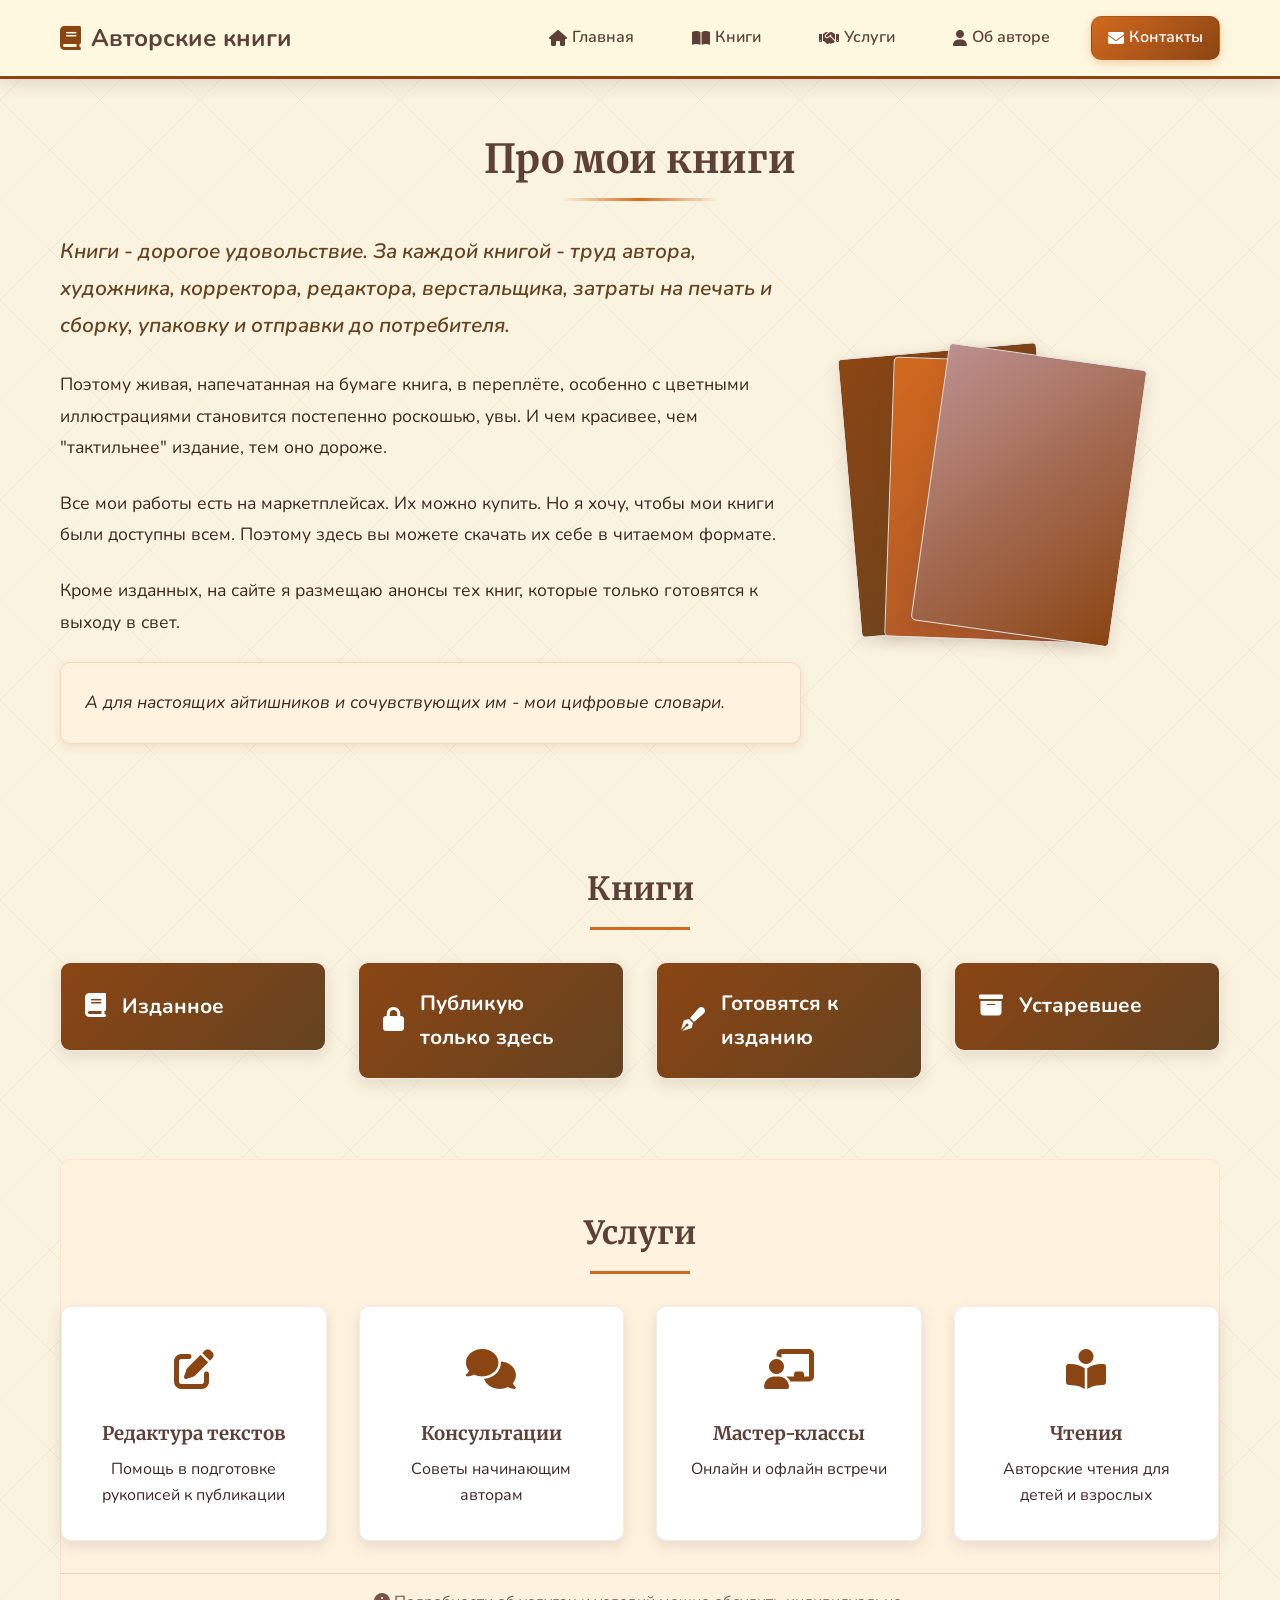
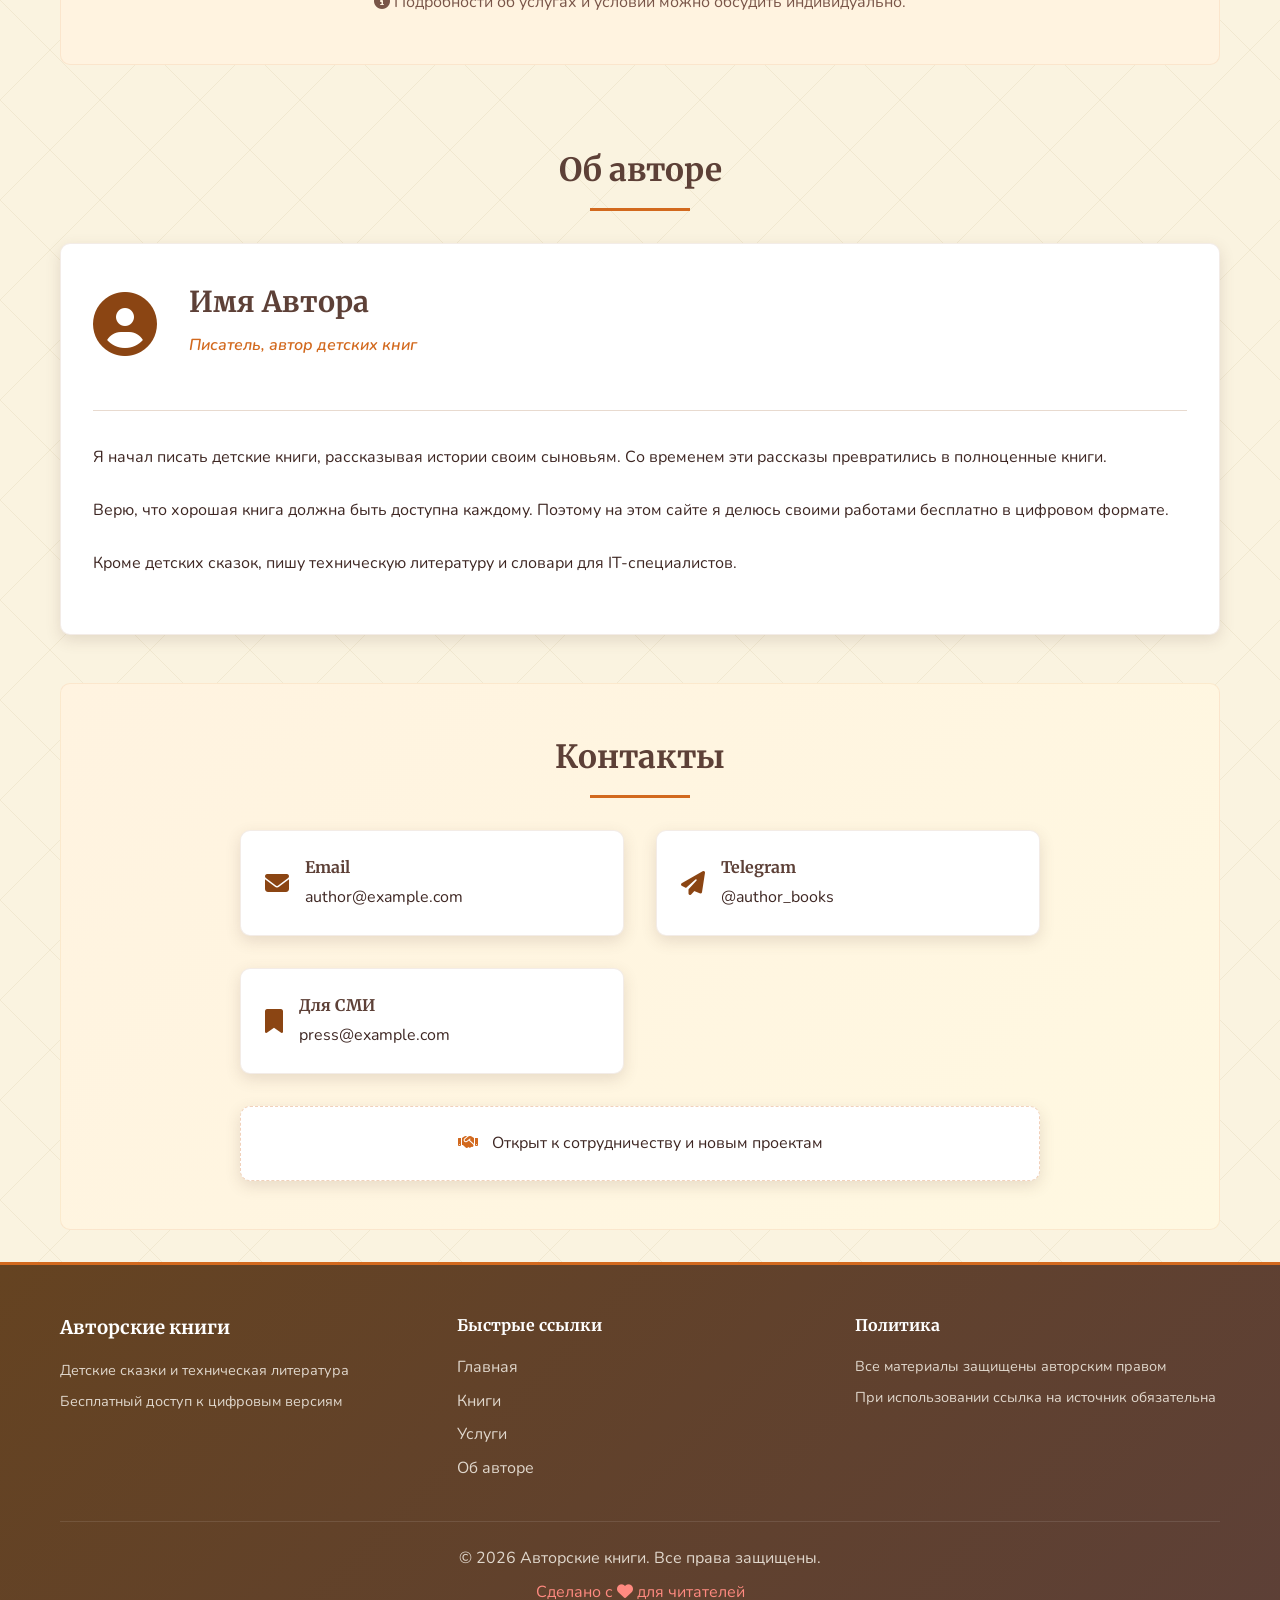
==== index.html @ cc78dd0d "Упростил навигацию: убрал выпадающее меню и подзаголовки" ====
<!DOCTYPE html>
<html lang="ru">
<head>
    <meta charset="UTF-8">
    <meta name="viewport" content="width=device-width, initial-scale=1.0">
    <title>Авторские книги | Детские сказки и рассказы</title>
    <link rel="stylesheet" href="style.css">
    <link rel="stylesheet" href="https://cdnjs.cloudflare.com/ajax/libs/font-awesome/6.4.0/css/all.min.css">
    <link href="https://fonts.googleapis.com/css2?family=Nunito:wght@400;600;700&family=Merriweather:wght@400;700&display=swap" rel="stylesheet">
</head>
<body>
    <!-- Шапка с навигацией -->
    <header class="header">
        <div class="container">
            <div class="header-content">
                <a href="#" class="logo">
                    <i class="fas fa-book"></i>
                    <span>Авторские книги</span>
                </a>
                <nav class="main-nav">
                    <a href="#" class="nav-link active">
                        <i class="fas fa-home"></i> Главная
                    </a>

                    <!-- Простая ссылка на книги -->
                    <a href="#books" class="nav-link">
                        <i class="fas fa-book-open"></i> Книги
                    </a>

                    <a href="#services" class="nav-link">
                        <i class="fas fa-handshake"></i> Услуги
                    </a>

                    <a href="#about" class="nav-link">
                        <i class="fas fa-user"></i> Об авторе
                    </a>

                    <a href="#contact" class="nav-link btn-contact">
                        <i class="fas fa-envelope"></i> Контакты
                    </a>
                </nav>

                <button class="menu-toggle">
                    <i class="fas fa-bars"></i>
                </button>
            </div>
        </div>
    </header>

    <main class="container">
        <!-- Герой секция -->
        <section class="hero">
            <h1>Про мои книги</h1>
            <div class="hero-content">
                <div class="hero-text">
                    <p class="lead">Книги - дорогое удовольствие. За каждой книгой - труд автора, художника, корректора, редактора, верстальщика, затраты на печать и сборку, упаковку и отправки до потребителя.</p>

                    <p>Поэтому живая, напечатанная на бумаге книга, в переплёте, особенно с цветными иллюстрациями становится постепенно роскошью, увы. И чем красивее, чем "тактильнее" издание, тем оно дороже.</p>

                    <p>Все мои работы есть на маркетплейсах. Их можно купить. Но я хочу, чтобы мои книги были доступны всем. Поэтому здесь вы можете скачать их себе в читаемом формате.</p>

                    <p>Кроме изданных, на сайте я размещаю анонсы тех книг, которые только готовятся к выходу в свет.</p>

                    <p class="highlight">А для настоящих айтишников и сочувствующих им - мои цифровые словари.</p>
                </div>

                <div class="hero-image">
                    <div class="book-stack">
                        <div class="book book-1"></div>
                        <div class="book book-2"></div>
                        <div class="book book-3"></div>
                    </div>
                </div>
            </div>
        </section>

        <!-- Книжные категории -->
        <section class="book-categories" id="books">
            <h2 class="section-title">Книги</h2>

            <div class="categories-grid">
                <!-- Изданное -->
                <a href="#published-content" class="category-link">
                    <div class="category-card" id="published">
                        <div class="category-header">
                            <div class="category-icon">
                                <i class="fas fa-book"></i>
                            </div>
                            <h3>Изданное</h3>
                        </div>
                    </div>
                </a>

                <!-- Публикую только здесь -->
                <a href="#exclusive-content" class="category-link">
                    <div class="category-card" id="exclusive">
                        <div class="category-header">
                            <div class="category-icon">
                                <i class="fas fa-lock"></i>
                            </div>
                            <h3>Публикую только здесь</h3>
                        </div>
                    </div>
                </a>

                <!-- Готовятся к изданию -->
                <a href="#preparing-content" class="category-link">
                    <div class="category-card" id="preparing">
                        <div class="category-header">
                            <div class="category-icon">
                                <i class="fas fa-pen-fancy"></i>
                            </div>
                            <h3>Готовятся к изданию</h3>
                        </div>
                    </div>
                </a>

                <!-- Устаревшее -->
                <a href="#archived-content" class="category-link">
                    <div class="category-card" id="archived">
                        <div class="category-header">
                            <div class="category-icon">
                                <i class="fas fa-archive"></i>
                            </div>
                            <h3>Устаревшее</h3>
                        </div>
                    </div>
                </a>
            </div>
        </section>

        <!-- Содержимое категорий -->
        <section id="published-content" class="category-content">
            <h2 class="section-title">Изданное</h2>
            <div class="content-wrapper">
                <!-- Книга: Живая кровать -->
                <div class="book-detail">
                    <div class="book-cover">
                        <div class="cover-placeholder" style="background: linear-gradient(135deg, #8B4513, #654321);">
                            <i class="fas fa-bed"></i>
                        </div>
                    </div>
                    <div class="book-info">
                        <h3>Живая кровать</h3>
                        <p class="book-meta">Детские сказки | 2022г | Иллюстрации: Ксения Седова</p>
                        <div class="book-description">
                            <p>Это моя вторая детская книга сказок. Так что я её выпускал уже как опытный сказочник. Первый сборник, "Ящик с ушами", так понравился читателям - мальчикам и девочкам от 3-х до 89-ти лет, - что я стал часто слышать от них и их родителей мотивирующее: "Пиши еще!". Или приятное: "А ведь это неплохо!". А иногда даже вдохновляющее "Ну, ты даешь!"</p>
                            <p>Поэтому я верю, что "Живая кровать", в которой поместилось несколько любимых сказок моих младших сыновей, тоже полюбится читателю. И настоящие герои, и фантастические сюжеты, и, конечно же, волшебные иллюстрации – в книге есть всё. И даже немного больше.</p>
                            <p>Главная сказка книги – про путешествие живой кровати, которая … нет, больше ни слова! А то получится спойлер в чистом виде.</p>
                            <p>Иллюстрации к этой книге делала Ксения Седова, для неё это был первый опыт работы художником для детской книги. Меня очаровала показная мрачность в стиле средневековых басенок для детей иллюстраций Ксюши. И я подумал – а почему бы и нет? Не обязательно же всем детским книгам сверкать как празднично украшенная новогодняя ель! Пусть очаровывает своей самобытностью.</p>
                            <p>Конечно же, вы можете не согласиться со мною. Но не забывайте - что перед вами сказки для маленьких волшебников. И это им решать - нравятся им иллюстрации или нет:)</p>
                        </div>
                    </div>
                </div>

                <!-- Книга: Белорусская кулинарная книга в изгнании -->
                <div class="book-detail">
                    <div class="book-cover">
                        <div class="cover-placeholder" style="background: linear-gradient(135deg, #D2691E, #A0522D);">
                            <i class="fas fa-utensils"></i>
                        </div>
                    </div>
                    <div class="book-info">
                        <h3>Белорусская кулинарная книга в изгнании</h3>
                        <p class="book-meta">Кулинария, Культура | 2021г | Про Беларусь с любовью</p>
                        <div class="book-description">
                            <p>Перед вами самая необычная из всех известных кулинарных книг. Да, в ней вы найдёте массу рецептов. Но главное блюдо в ней - любовь к родной Беларуси, к её земле, к её синим озёрам, к её большим рекам и совсем маленьким речкам, к её грибным лесам… а главное – к её людям, щедрым, радушным и очень настоящим!</p>
                            <p>Это гимн культуре и национальному характеру. А в чём он проявляется лучше всего? Конечно же - в еде! В том, как готовится, как и с чем она подаётся.</p>
                            <p>Книга пропитана добротой и юмором (белорусским, конечно же). В ней полно интересных исторических подробностей, слышны поговорки и песни, в которых звучат голоса наших прадедов.</p>
                            <p>В книге есть мои переводы на русский язык двух потрясающих стихотворений белорусского известного поэта - Максима Танка (Яўгена Іванавіча Скурко): про противостояние старика и старой щуки, а также про ритуал забоя кабана. Я хочу, чтобы очарование строк Танка стало доступно русскоязычному читателю.</p>
                            <p>Книга нежная, тёплая, смешная с грустинкой. И, конечно, очень вкусная. Наслаждайтесь! И приходите в мой кулинарный канал в ТГ @breadsalo. Я веду его немного несистемно, но с душой.</p>
                        </div>
                    </div>
                </div>

                <!-- Книга: Чемпион сказал -->
                <div class="book-detail">
                    <div class="book-cover">
                        <div class="cover-placeholder" style="background: linear-gradient(135deg, #2c3e50, #34495e);">
                            <i class="fas fa-trophy"></i>
                        </div>
                    </div>
                    <div class="book-info">
                        <h3>Чемпион сказал</h3>
                        <p class="book-meta">Биография, Спорт | 2020г | Про бокс и чемпионов</p>
                        <div class="book-description">
                            <p>Эта биографическая книга написана на основе серии интервью с легендарным советским боксёром 80-х годов прошлого столетия, Виктором Григорьевичем Рыбаковым, призёром двух Олимпиад, многократным победителем чемпионатов Европы и СССР.</p>
                            <p>Построенная не как мемуары, а скорее сборник историй, случаев, забавных происшествий и ярких мгновений детства, юности, спортивного и профессионального пути Рыбакова, книга читается легко и непринуждённо.</p>
                            <p>Здесь нет нравоучений и посланий к читателю, зато очень много юмора и самоиронии, теплоты и житейской мудрости чемпиона. Книга написана живым языком, в формате прямой речи героя, почти без купюр и предназначена для тех, кто причастен к истории СССР и России, истории мирового спорта, прежде всего любительского бокса, конца прошлого - начала этого века.</p>
                        </div>
                    </div>
                </div>

                <!-- Книга: Киботой -->
                <div class="book-detail">
                    <div class="book-cover">
                        <div class="cover-placeholder" style="background: linear-gradient(135deg, #4db6ac, #26a69a);">
                            <i class="fas fa-fish"></i>
                        </div>
                    </div>
                    <div class="book-info">
                        <h3>Киботой</h3>
                        <p class="book-meta">Повесть, Философия | 2019г | Бизнес-литература для всех</p>
                        <div class="book-description">
                            <p>Эта книга для ребёнка, который живёт в каждом из нас, независимо от нашего паспортного возраста.</p>
                            <p>Повесть – про выбор. Про то, как и зачем мы делаем глупости, которые потом кто-то назовёт поступком. Про то как живётся маленькому винтику в большой системе. И о роли личности в истории. Ведь дело не в размере, а в величии духа и в масштабности фигуры. Мужественными могут быть и слон, и лось, и даже маленькая рыбка, защищающая своих детей.</p>
                            <p>Иногда сама судьба ставит нас перед выбором – сражаться или отступить. И тот, кто выбирает сражаться, становится героем, чьё имя овеяно славой. А тот, кто отступает, – выживает и передаёт гены мудрости своим потомкам.</p>
                            <p>Герой моей повести – рачок криля Креветос проходит длинный путь к славе … и обратно. Уцелеть в невероятных испытаниях ему помогают личные качества, креативность, любовь к своему племени, готовность к самопожертвованию и любовь отца, который завещал ему самую главную ценность всей колонии криля - стратегию выживания.</p>
                            <p>Так что это не просто занимательная история, а бизнес-литература в чистом виде. Пусть это и не очевидно. Можете мне поверить! Я знаю.</p>
                        </div>
                    </div>
                </div>
            </div>
        </section>

        <section id="exclusive-content" class="category-content">
            <h2 class="section-title">Публикую только здесь</h2>
            <div class="content-wrapper">
                <p>Эксклюзивные материалы, доступные только на этом сайте.</p>
            </div>
        </section>

        <section id="preparing-content" class="category-content">
            <h2 class="section-title">Готовятся к изданию</h2>
            <div class="content-wrapper">
                <p>Книги, которые находятся в работе. Следите за обновлениями!</p>
            </div>
        </section>

        <section id="archived-content" class="category-content">
            <h2 class="section-title">Устаревшее</h2>
            <div class="content-wrapper">
                <p>Ранние работы и материалы, которые больше не актуальны.</p>
            </div>
        </section>

        <!-- Услуги -->
        <section class="services" id="services">
            <h2 class="section-title">Услуги</h2>
            <div class="services-grid">
                <div class="service-card">
                    <div class="service-icon"><i class="fas fa-edit"></i></div>
                    <h3>Редактура текстов</h3>
                    <p>Помощь в подготовке рукописей к публикации</p>
                </div>
                <div class="service-card">
                    <div class="service-icon"><i class="fas fa-comments"></i></div>
                    <h3>Консультации</h3>
                    <p>Советы начинающим авторам</p>
                </div>
                <div class="service-card">
                    <div class="service-icon"><i class="fas fa-chalkboard-teacher"></i></div>
                    <h3>Мастер-классы</h3>
                    <p>Онлайн и офлайн встречи</p>
                </div>
                <div class="service-card">
                    <div class="service-icon"><i class="fas fa-book-reader"></i></div>
                    <h3>Чтения</h3>
                    <p>Авторские чтения для детей и взрослых</p>
                </div>
            </div>
            <div class="services-note">
                <p><i class="fas fa-info-circle"></i> Подробности об услугах и условий можно обсудить индивидуально.</p>
            </div>
        </section>

        <!-- Об авторе -->
        <section class="about" id="about">
            <h2 class="section-title">Об авторе</h2>
            <div class="about-content">
                <div class="author-info">
                    <div class="author-avatar">
                        <i class="fas fa-user-circle"></i>
                    </div>
                    <div class="author-details">
                        <h3>Имя Автора</h3>
                        <p class="author-tagline">Писатель, автор детских книг</p>
                    </div>
                </div>
                <div class="author-bio">
                    <p>Я начал писать детские книги, рассказывая истории своим сыновьям. Со временем эти рассказы превратились в полноценные книги.</p>
                    <p>Верю, что хорошая книга должна быть доступна каждому. Поэтому на этом сайте я делюсь своими работами бесплатно в цифровом формате.</p>
                    <p>Кроме детских сказок, пишу техническую литературу и словари для IT-специалистов.</p>
                </div>
            </div>
        </section>

        <!-- Контакты -->
        <section class="contact" id="contact">
            <h2 class="section-title">Контакты</h2>
            <div class="contact-content">
                <div class="contact-info">
                    <div class="contact-item">
                        <i class="fas fa-envelope"></i>
                        <div>
                            <h4>Email</h4>
                            <p>author@example.com</p>
                        </div>
                    </div>
                    <div class="contact-item">
                        <i class="fas fa-paper-plane"></i>
                        <div>
                            <h4>Telegram</h4>
                            <p>@author_books</p>
                        </div>
                    </div>
                    <div class="contact-item">
                        <i class="fas fa-bookmark"></i>
                        <div>
                            <h4>Для СМИ</h4>
                            <p>press@example.com</p>
                        </div>
                    </div>
                </div>
                <div class="contact-note">
                    <p><i class="fas fa-handshake"></i> Открыт к сотрудничеству и новым проектам</p>
                </div>
            </div>
        </section>
    </main>

    <!-- Подвал -->
    <footer class="footer">
        <div class="container">
            <div class="footer-content">
                <div class="footer-section">
                    <h3>Авторские книги</h3>
                    <p>Детские сказки и техническая литература</p>
                    <p>Бесплатный доступ к цифровым версиям</p>
                </div>
                <div class="footer-section">
                    <h4>Быстрые ссылки</h4>
                    <a href="#">Главная</a>
                    <a href="#books">Книги</a>
                    <a href="#services">Услуги</a>
                    <a href="#about">Об авторе</a>
                </div>
                <div class="footer-section">
                    <h4>Политика</h4>
                    <p>Все материалы защищены авторским правом</p>
                    <p>При использовании ссылка на источник обязательна</p>
                </div>
            </div>
            <div class="footer-bottom">
                <p>&copy; <span class="current-year">2024</span> Авторские книги. Все права защищены.</p>
                <p class="footer-heart">Сделано с <i class="fas fa-heart"></i> для читателей</p>
            </div>
        </div>
    </footer>

    <script src="script.js"></script>
</body>
</html>
---- style.css ----
/* Основные стили - КОРИЧНЕВАЯ ЦВЕТОВАЯ СХЕМА */
:root {
    --primary-color: #8B4513; /* Коричневый как книга */
    --secondary-color: #654321; /* Темный коричневый */
    --accent-color: #D2691E; /* Оранжево-коричневый */
    --light-color: #FAF3E0; /* Светлый кремовый фон */
    --dark-color: #5D4037; /* Темный коричневый */
    --text-color: #3E2723; /* Цвет текста */
    --gray-color: #795548; /* Серо-коричневый */

    --shadow: 0 5px 15px rgba(91, 70, 54, 0.15);
    --radius: 10px;
    --transition: all 0.3s ease;
}

* {
    margin: 0;
    padding: 0;
    box-sizing: border-box;
}

body {
    font-family: 'Nunito', sans-serif;
    line-height: 1.6;
    color: var(--text-color);
    background-color: var(--light-color);
    background-image: url('data:image/svg+xml,<svg xmlns="http://www.w3.org/2000/svg" width="100" height="100" viewBox="0 0 100 100"><rect width="100" height="100" fill="%23FAF3E0"/><path d="M0,0 L100,100" stroke="%23E8DCC0" stroke-width="0.5"/><path d="M100,0 L0,100" stroke="%23E8DCC0" stroke-width="0.5"/></svg>');
}

.container {
    max-width: 1200px;
    margin: 0 auto;
    padding: 0 20px;
}

/* Шапка */
.header {
    background-color: #FFF8E1;
    box-shadow: var(--shadow);
    position: sticky;
    top: 0;
    z-index: 1000;
    border-bottom: 3px solid var(--primary-color);
}

.header-content {
    display: flex;
    justify-content: space-between;
    align-items: center;
    padding: 1rem 0;
}

.logo {
    display: flex;
    align-items: center;
    gap: 10px;
    text-decoration: none;
    font-size: 1.5rem;
    font-weight: 700;
    color: var(--dark-color);
}

.logo i {
    color: var(--primary-color);
}

.main-nav {
    display: flex;
    align-items: center;
    gap: 1.5rem;
}

.nav-link {
    display: flex;
    align-items: center;
    gap: 5px;
    text-decoration: none;
    color: var(--dark-color);
    font-weight: 600;
    padding: 0.5rem 1rem;
    border-radius: var(--radius);
    transition: var(--transition);
    border: 1px solid transparent;
}

.nav-link:hover,
.nav-link.active {
    color: var(--accent-color);
    background-color: rgba(139, 69, 19, 0.1);
    border: 1px solid rgba(139, 69, 19, 0.2);
}

.btn-contact {
    background: linear-gradient(135deg, var(--accent-color), var(--primary-color));
    color: white !important;
    box-shadow: 0 3px 10px rgba(210, 105, 30, 0.3);
}

.btn-contact:hover {
    background: linear-gradient(135deg, var(--primary-color), var(--secondary-color));
    transform: translateY(-2px);
    box-shadow: 0 5px 15px rgba(210, 105, 30, 0.4);
}

.menu-toggle {
    display: none;
    background: none;
    border: none;
    font-size: 1.5rem;
    color: var(--dark-color);
    cursor: pointer;
}

/* Выпадающее меню */
.dropdown {
    position: relative;
}

.dropdown-toggle {
    cursor: pointer;
}

.dropdown-icon {
    font-size: 0.8rem;
    margin-left: 5px;
    transition: var(--transition);
}

.dropdown:hover .dropdown-icon {
    transform: rotate(180deg);
}

.dropdown-menu {
    position: absolute;
    top: 100%;
    left: 0;
    min-width: 200px;
    background: #FFF8E1;
    box-shadow: var(--shadow);
    border-radius: var(--radius);
    padding: 0.5rem 0;
    opacity: 0;
    visibility: hidden;
    transform: translateY(10px);
    transition: var(--transition);
    z-index: 1000;
    border: 1px solid rgba(139, 69, 19, 0.1);
}

.dropdown:hover .dropdown-menu {
    opacity: 1;
    visibility: visible;
    transform: translateY(0);
}

.dropdown-item {
    display: flex;
    align-items: center;
    gap: 10px;
    padding: 0.8rem 1.5rem;
    text-decoration: none;
    color: var(--dark-color);
    transition: var(--transition);
    border-left: 3px solid transparent;
}

.dropdown-item:hover {
    background-color: rgba(139, 69, 19, 0.05);
    color: var(--accent-color);
    border-left: 3px solid var(--accent-color);
}

.dropdown-item i {
    width: 20px;
    text-align: center;
}

/* Главная секция */
.hero {
    padding: 3rem 0;
}

.hero h1 {
    font-family: 'Merriweather', serif;
    font-size: 2.5rem;
    color: var(--dark-color);
    margin-bottom: 2rem;
    text-align: center;
    position: relative;
    display: inline-block;
    left: 50%;
    transform: translateX(-50%);
    padding-bottom: 10px;
}

.hero h1:after {
    content: '';
    position: absolute;
    bottom: 0;
    left: 25%;
    width: 50%;
    height: 3px;
    background: linear-gradient(90deg, transparent, var(--accent-color), transparent);
}

.hero-content {
    display: grid;
    grid-template-columns: 2fr 1fr;
    gap: 3rem;
    align-items: center;
}

.hero-text p {
    margin-bottom: 1.5rem;
    font-size: 1.1rem;
    line-height: 1.8;
}

.lead {
    font-size: 1.3rem !important;
    font-weight: 600;
    color: var(--secondary-color);
    font-style: italic;
}

.highlight {
    background-color: #FFF3E0;
    padding: 1.5rem;
    border-radius: var(--radius);
    border: 1px solid rgba(210, 105, 30, 0.2);
    font-style: italic;
    box-shadow: 0 3px 10px rgba(139, 69, 19, 0.1);
}

/* Книжная стопка */
.book-stack {
    position: relative;
    height: 300px;
}

.book {
    position: absolute;
    background: white;
    border-radius: 5px;
    box-shadow: var(--shadow);
    border: 1px solid #e0e0e0;
}

.book-1 {
    width: 200px;
    height: 280px;
    background: linear-gradient(135deg, #8B4513, #654321);
    transform: rotate(-5deg);
    left: 0;
    top: 0;
}

.book-2 {
    width: 200px;
    height: 280px;
    background: linear-gradient(135deg, #D2691E, #A0522D);
    transform: rotate(2deg);
    left: 40px;
    top: 10px;
}

.book-3 {
    width: 200px;
    height: 280px;
    background: linear-gradient(135deg, #BC8F8F, #8B4513);
    transform: rotate(8deg);
    left: 80px;
    top: 5px;
}

/* Категории книг */
.section-title {
    font-family: 'Merriweather', serif;
    font-size: 2rem;
    color: var(--dark-color);
    text-align: center;
    margin-bottom: 2rem;
    position: relative;
    padding-bottom: 15px;
}

.section-title:after {
    content: '';
    position: absolute;
    bottom: 0;
    left: 50%;
    transform: translateX(-50%);
    width: 100px;
    height: 3px;
    background: var(--accent-color);
}

.book-categories {
    padding: 3rem 0;
}

.categories-grid {
    display: grid;
    grid-template-columns: repeat(auto-fit, minmax(250px, 1fr));
    gap: 2rem;
}

.category-card {
    background: white;
    border-radius: var(--radius);
    box-shadow: var(--shadow);
    overflow: hidden;
    transition: var(--transition);
    border: 1px solid rgba(139, 69, 19, 0.1);
}

.category-card:hover {
    transform: translateY(-5px);
    box-shadow: 0 10px 25px rgba(139, 69, 19, 0.15);
}

.category-header {
    background: linear-gradient(135deg, var(--primary-color), var(--secondary-color));
    color: white;
    padding: 1.5rem;
    display: flex;
    align-items: center;
    gap: 1rem;
}

.category-icon {
    font-size: 1.5rem;
}

.category-header h3 {
    font-size: 1.3rem;
    margin: 0;
}

.category-body {
    padding: 1.5rem;
}

.category-body p {
    margin-bottom: 1rem;
    color: var(--gray-color);
}

/* Ссылки на категории */
.category-link {
    text-decoration: none;
    color: inherit;
    display: block;
    transition: var(--transition);
}

.category-link:hover {
    transform: translateY(-8px);
}

.category-link:hover .category-card {
    box-shadow: 0 15px 35px rgba(139, 69, 19, 0.2);
}

/* Содержимое категорий (скрыто) */
.category-content {
    display: none;
    padding: 3rem 0;
    background: #FFF8E1;
    border-radius: var(--radius);
    margin: 2rem 0;
    border: 1px solid rgba(139, 69, 19, 0.1);
    box-shadow: var(--shadow);
}

.category-content.active {
    display: block;
    animation: fadeIn 0.5s ease;
}

@keyframes fadeIn {
    from { opacity: 0; transform: translateY(20px); }
    to { opacity: 1; transform: translateY(0); }
}

.content-wrapper {
    max-width: 800px;
    margin: 0 auto;
    padding: 2rem;
}

.content-wrapper p {
    font-size: 1.2rem;
    color: var(--gray-color);
    line-height: 1.8;
    text-align: center;
}

/* Детали книг */
.book-detail {
    background: white;
    border-radius: var(--radius);
    box-shadow: var(--shadow);
    padding: 2rem;
    margin-bottom: 2rem;
    border: 1px solid rgba(139, 69, 19, 0.1);
    transition: var(--transition);
}

.book-detail:hover {
    transform: translateY(-5px);
    box-shadow: 0 10px 25px rgba(139, 69, 19, 0.15);
}

.book-cover {
    float: left;
    margin-right: 2rem;
    margin-bottom: 1rem;
    width: 150px;
    text-align: center;
}

.cover-placeholder {
    width: 150px;
    height: 200px;
    border-radius: 8px;
    display: flex;
    align-items: center;
    justify-content: center;
    color: white;
    font-size: 3rem;
    box-shadow: 0 5px 15px rgba(0,0,0,0.2);
    border: 3px solid white;
}

.book-info {
    overflow: hidden;
}

.book-detail h3 {
    font-family: 'Merriweather', serif;
    font-size: 1.8rem;
    color: var(--dark-color);
    margin-bottom: 0.5rem;
    margin-top: 0;
}

.book-subtitle {
    color: var(--accent-color);
    font-style: italic;
    margin-bottom: 1.5rem;
    font-size: 1.1rem;
}

.book-description p {
    margin-bottom: 1rem;
    line-height: 1.8;
}

.book-meta {
    margin-top: 1.5rem;
    padding-top: 1rem;
    border-top: 1px solid rgba(139, 69, 19, 0.1);
    display: flex;
    flex-wrap: wrap;
    gap: 1.5rem;
}

.meta-item {
    display: inline-flex;
    align-items: center;
    gap: 0.5rem;
    color: var(--gray-color);
    font-size: 0.9rem;
}

.meta-item i {
    color: var(--accent-color);
}

/* Очистка float */
.book-detail::after {
    content: "";
    display: table;
    clear: both;
}

/* Услуги */
.services {
    padding: 3rem 0;
    background-color: #FFF3E0;
    margin: 2rem 0;
    border-radius: var(--radius);
    border: 1px solid rgba(210, 105, 30, 0.1);
}

.services-grid {
    display: grid;
    grid-template-columns: repeat(auto-fit, minmax(250px, 1fr));
    gap: 2rem;
    margin-bottom: 2rem;
}

.service-card {
    background: white;
    padding: 2rem;
    border-radius: var(--radius);
    text-align: center;
    box-shadow: var(--shadow);
    transition: var(--transition);
    border: 1px solid rgba(139, 69, 19, 0.1);
}

.service-card:hover {
    transform: translateY(-5px);
    box-shadow: 0 10px 25px rgba(139, 69, 19, 0.15);
}

.service-icon {
    font-size: 2.5rem;
    color: var(--primary-color);
    margin-bottom: 1rem;
}

.service-card h3 {
    color: var(--dark-color);
    margin-bottom: 0.5rem;
    font-family: 'Merriweather', serif;
}

.services-note {
    text-align: center;
    color: var(--gray-color);
    padding-top: 1rem;
    border-top: 1px solid rgba(139, 69, 19, 0.2);
}

/* Об авторе */
.about {
    padding: 3rem 0;
}

.about-content {
    background: white;
    border-radius: var(--radius);
    padding: 2rem;
    box-shadow: var(--shadow);
    border: 1px solid rgba(139, 69, 19, 0.1);
}

.author-info {
    display: flex;
    align-items: center;
    gap: 2rem;
    margin-bottom: 2rem;
    padding-bottom: 2rem;
    border-bottom: 1px solid rgba(139, 69, 19, 0.2);
}

.author-avatar {
    font-size: 4rem;
    color: var(--primary-color);
}

.author-details h3 {
    font-size: 1.8rem;
    color: var(--dark-color);
    margin-bottom: 0.5rem;
    font-family: 'Merriweather', serif;
}

.author-tagline {
    color: var(--accent-color);
    font-style: italic;
    margin-bottom: 1rem;
    font-weight: 600;
}

.author-bio p {
    margin-bottom: 1.5rem;
    line-height: 1.8;
}

/* Контакты */
.contact {
    padding: 3rem 0;
    background: linear-gradient(135deg, #FFF3E0, #FFF8E1);
    border-radius: var(--radius);
    margin-bottom: 2rem;
    border: 1px solid rgba(210, 105, 30, 0.1);
}

.contact-content {
    max-width: 800px;
    margin: 0 auto;
}

.contact-info {
    display: grid;
    grid-template-columns: repeat(auto-fit, minmax(250px, 1fr));
    gap: 2rem;
    margin-bottom: 2rem;
}

.contact-item {
    display: flex;
    align-items: center;
    gap: 1rem;
    background: white;
    padding: 1.5rem;
    border-radius: var(--radius);
    box-shadow: var(--shadow);
    border: 1px solid rgba(139, 69, 19, 0.1);
    transition: var(--transition);
}

.contact-item:hover {
    transform: translateY(-3px);
    box-shadow: 0 8px 20px rgba(139, 69, 19, 0.15);
}

.contact-item i {
    font-size: 1.5rem;
    color: var(--primary-color);
}

.contact-item h4 {
    color: var(--dark-color);
    margin-bottom: 0.3rem;
    font-family: 'Merriweather', serif;
}

.contact-note {
    text-align: center;
    padding: 1.5rem;
    background: white;
    border-radius: var(--radius);
    box-shadow: var(--shadow);
    border: 1px dashed rgba(210, 105, 30, 0.3);
}

.contact-note i {
    color: var(--accent-color);
    margin-right: 10px;
}

/* Подвал */
.footer {
    background: linear-gradient(135deg, var(--secondary-color), var(--dark-color));
    color: white;
    padding: 3rem 0 1rem;
    border-top: 3px solid var(--accent-color);
}

.footer-content {
    display: grid;
    grid-template-columns: repeat(auto-fit, minmax(250px, 1fr));
    gap: 2rem;
    margin-bottom: 2rem;
}

.footer-section h3,
.footer-section h4 {
    color: white;
    margin-bottom: 1rem;
    font-family: 'Merriweather', serif;
}

.footer-section p {
    color: #E0D7CC;
    margin-bottom: 0.5rem;
    font-size: 0.9rem;
}

.footer-section a {
    display: block;
    color: #E0D7CC;
    text-decoration: none;
    margin-bottom: 0.5rem;
    transition: var(--transition);
}

.footer-section a:hover {
    color: var(--accent-color);
}

.footer-bottom {
    border-top: 1px solid rgba(255,255,255,0.1);
    padding-top: 1.5rem;
    text-align: center;
    color: #E0D7CC;
}

.footer-heart {
    color: #FF8A80;
    margin-top: 0.5rem;
}

/* Анимация появления */
@keyframes fadeInUp {
    from {
        opacity: 0;
        transform: translateY(20px);
    }
    to {
        opacity: 1;
        transform: translateY(0);
    }
}

.animated {
    animation: fadeInUp 0.6s ease forwards;
}

/* Адаптивность */
@media (max-width: 992px) {
    .hero-content {
        grid-template-columns: 1fr;
        text-align: center;
    }

    .book-stack {
        display: none;
    }
}

@media (max-width: 768px) {
    .main-nav {
        display: none;
        position: absolute;
        top: 100%;
        left: 0;
        right: 0;
        background: #FFF8E1;
        flex-direction: column;
        padding: 1rem;
        box-shadow: var(--shadow);
        border: 1px solid rgba(139, 69, 19, 0.1);
    }

    .main-nav.active {
        display: flex;
    }

    .menu-toggle {
        display: block;
    }

    .dropdown-menu {
        position: static;
        opacity: 1;
        visibility: visible;
        transform: none;
        box-shadow: none;
        padding-left: 1rem;
        display: none;
        background: rgba(139, 69, 19, 0.05);
    }

    .dropdown.active .dropdown-menu {
        display: block;
    }

    .dropdown-toggle .dropdown-icon {
        display: none;
    }

    .author-info {
        flex-direction: column;
        text-align: center;
    }

    .book-cover {
        float: none;
        margin: 0 auto 1.5rem;
        width: 120px;
    }

    .cover-placeholder {
        width: 120px;
        height: 160px;
        font-size: 2.5rem;
    }

    .book-detail {
        text-align: center;
    }

    .book-info {
        text-align: left;
    }

    .book-meta {
        justify-content: center;
    }

    .meta-item {
        margin-bottom: 0.5rem;
    }

    .hero h1 {
        font-size: 2rem;
    }

    .section-title {
        font-size: 1.5rem;
    }
}

// Обновленный скрипт - упрощаем навигацию

document.addEventListener('DOMContentLoaded', function() {

    // Мобильное меню
    const menuToggle = document.querySelector('.menu-toggle');
    const mainNav = document.querySelector('.main-nav');

    if (menuToggle && mainNav) {
        menuToggle.addEventListener('click', function() {
            mainNav.classList.toggle('active');
            menuToggle.innerHTML = mainNav.classList.contains('active')
                ? '<i class="fas fa-times"></i>'
                : '<i class="fas fa-bars"></i>';
        });

        // Закрытие меню при клике на ссылку
        document.querySelectorAll('.nav-link').forEach(link => {
            link.addEventListener('click', () => {
                if (window.innerWidth <= 768) {
                    mainNav.classList.remove('active');
                    menuToggle.innerHTML = '<i class="fas fa-bars"></i>';
                }
            });
        });
    }

    // Переключение между категориями
    const categoryLinks = document.querySelectorAll('.category-link');
    const categoryContents = document.querySelectorAll('.category-content');

    categoryLinks.forEach(link => {
        link.addEventListener('click', function(e) {
            e.preventDefault();
            e.stopPropagation();

            const targetId = this.getAttribute('href');
            const targetContent = document.querySelector(targetId);

            // Скрываем все содержимое
            categoryContents.forEach(content => {
                content.classList.remove('active');
            });

            // Показываем выбранное содержимое
            if (targetContent) {
                targetContent.classList.add('active');

                // Плавная прокрутка к содержимому
                setTimeout(() => {
                    targetContent.scrollIntoView({
                        behavior: 'smooth',
                        block: 'start'
                    });
                }, 100);
            }

            // Закрываем мобильное меню если открыто
            if (window.innerWidth <= 768 && mainNav) {
                mainNav.classList.remove('active');
                menuToggle.innerHTML = '<i class="fas fa-bars"></i>';
            }
        });
    });

    // Закрытие содержимого при клике вне его
    document.addEventListener('click', function(e) {
        if (!e.target.closest('.category-link') &&
            !e.target.closest('.category-content')) {
            categoryContents.forEach(content => {
                content.classList.remove('active');
            });
        }
    });

    // Плавная прокрутка для остальных ссылок
    document.querySelectorAll('a[href^="#"]').forEach(anchor => {
        anchor.addEventListener('click', function(e) {
            const href = this.getAttribute('href');

            if (href !== '#' && href.startsWith('#') &&
                !href.includes('-content') &&
                !this.classList.contains('category-link')) {
                e.preventDefault();
                const targetElement = document.querySelector(href);

                if (targetElement) {
                    // Закрываем содержимое категорий
                    categoryContents.forEach(content => {
                        content.classList.remove('active');
                    });

                    // Закрываем мобильное меню если открыто
                    if (window.innerWidth <= 768 && mainNav) {
                        mainNav.classList.remove('active');
                        menuToggle.innerHTML = '<i class="fas fa-bars"></i>';
                    }

                    // Прокрутка
                    window.scrollTo({
                        top: targetElement.offsetTop - 100,
                        behavior: 'smooth'
                    });
                }
            }
        });
    });

    // Подсветка активного раздела при скролле
    const sections = document.querySelectorAll('section[id]');
    const navLinks = document.querySelectorAll('.nav-link');

    function highlightNavLink() {
        let scrollPosition = window.scrollY + 150;

        sections.forEach(section => {
            const sectionTop = section.offsetTop;
            const sectionHeight = section.clientHeight;
            const sectionId = section.getAttribute('id');

            if (scrollPosition >= sectionTop && scrollPosition < sectionTop + sectionHeight) {
                navLinks.forEach(link => {
                    link.classList.remove('active');
                    if (link.getAttribute('href') === `#${sectionId}`) {
                        link.classList.add('active');
                    }
                });
            }
        });
    }

    // Инициализация подсветки
    highlightNavLink();
    window.addEventListener('scroll', highlightNavLink);

    // Анимация появления элементов
    const observerOptions = {
        threshold: 0.1,
        rootMargin: '0px 0px -50px 0px'
    };

    const observer = new IntersectionObserver(function(entries) {
        entries.forEach(entry => {
            if (entry.isIntersecting) {
                entry.target.classList.add('animated');
            }
        });
    }, observerOptions);

    // Наблюдаем за элементами
    document.querySelectorAll('.category-card, .service-card, .contact-item, .hero, .about-content').forEach(el => {
        observer.observe(el);
    });

    // Обновляем год в подвале
    const yearElements = document.querySelectorAll('.current-year');
    yearElements.forEach(el => {
        el.textContent = new Date().getFullYear();
    });

    console.log('Сайт загружен! Авторские книги ждут своих читателей 📚');
});
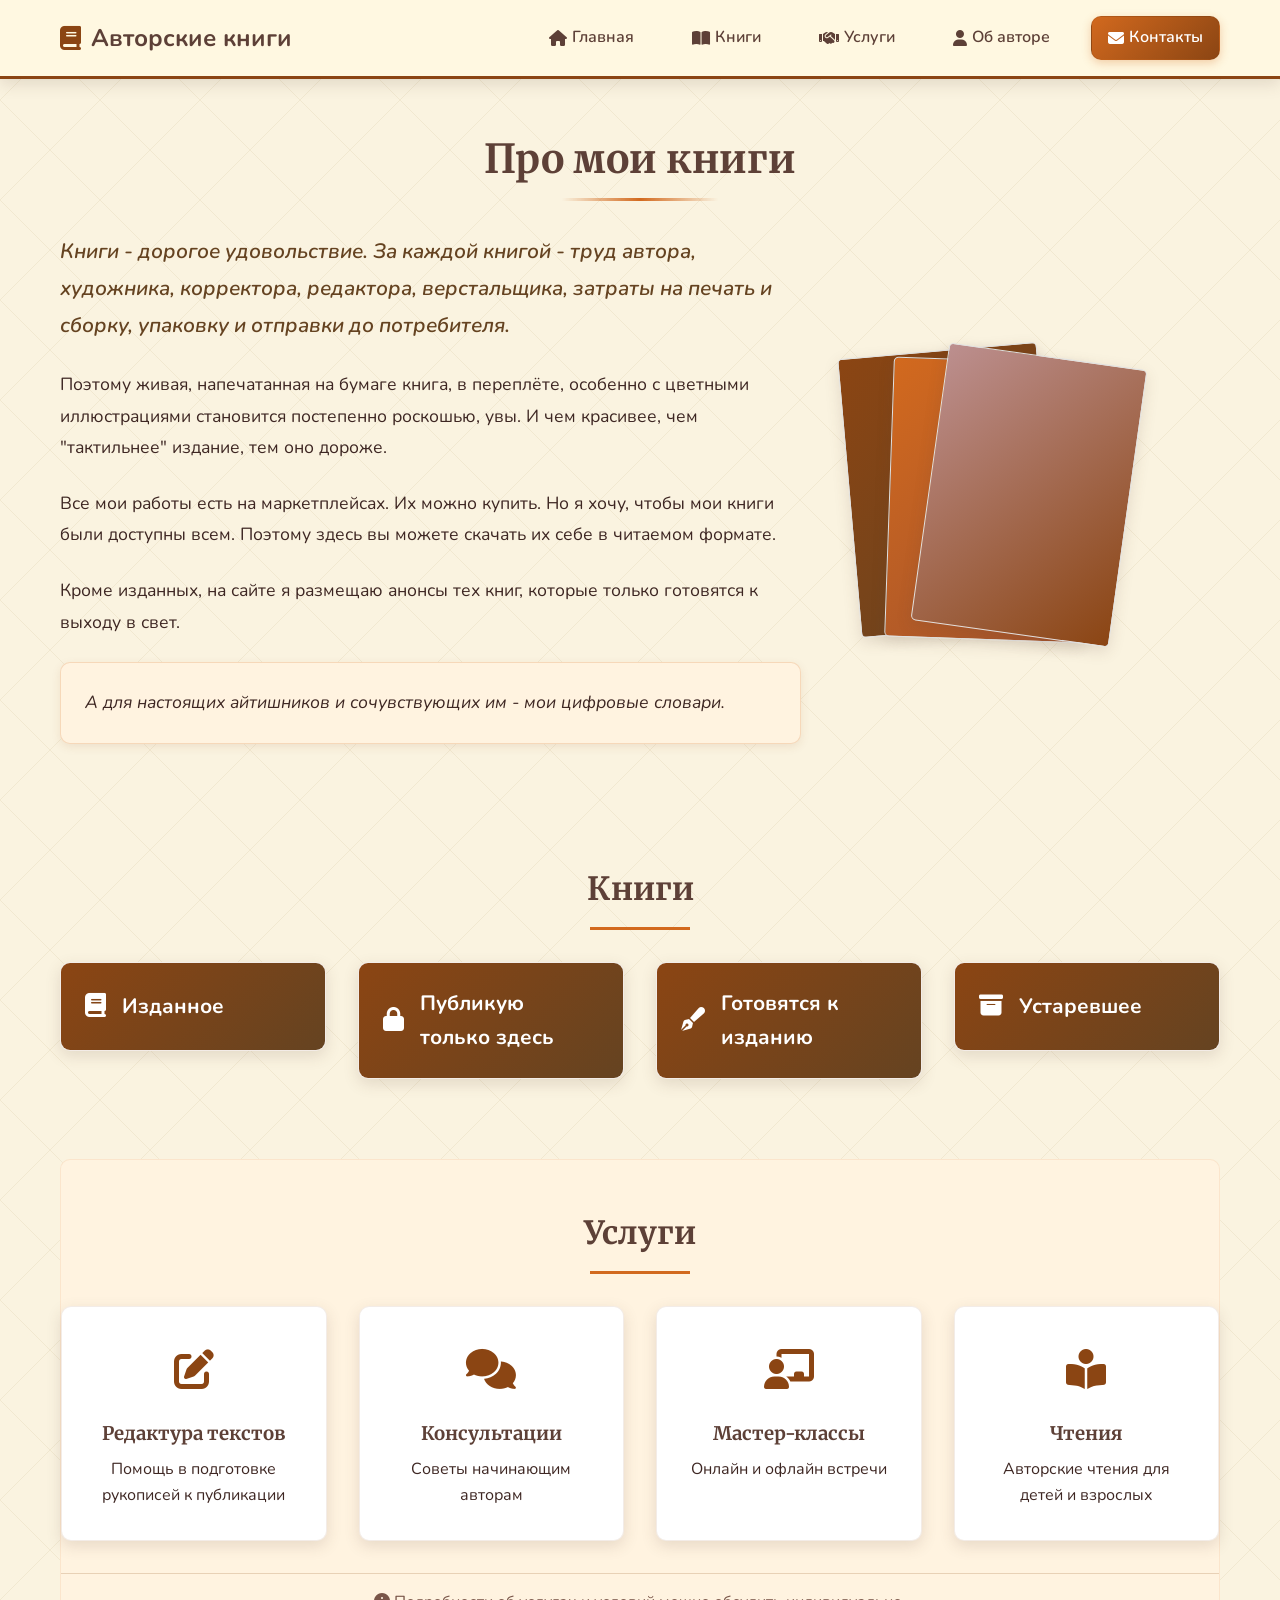
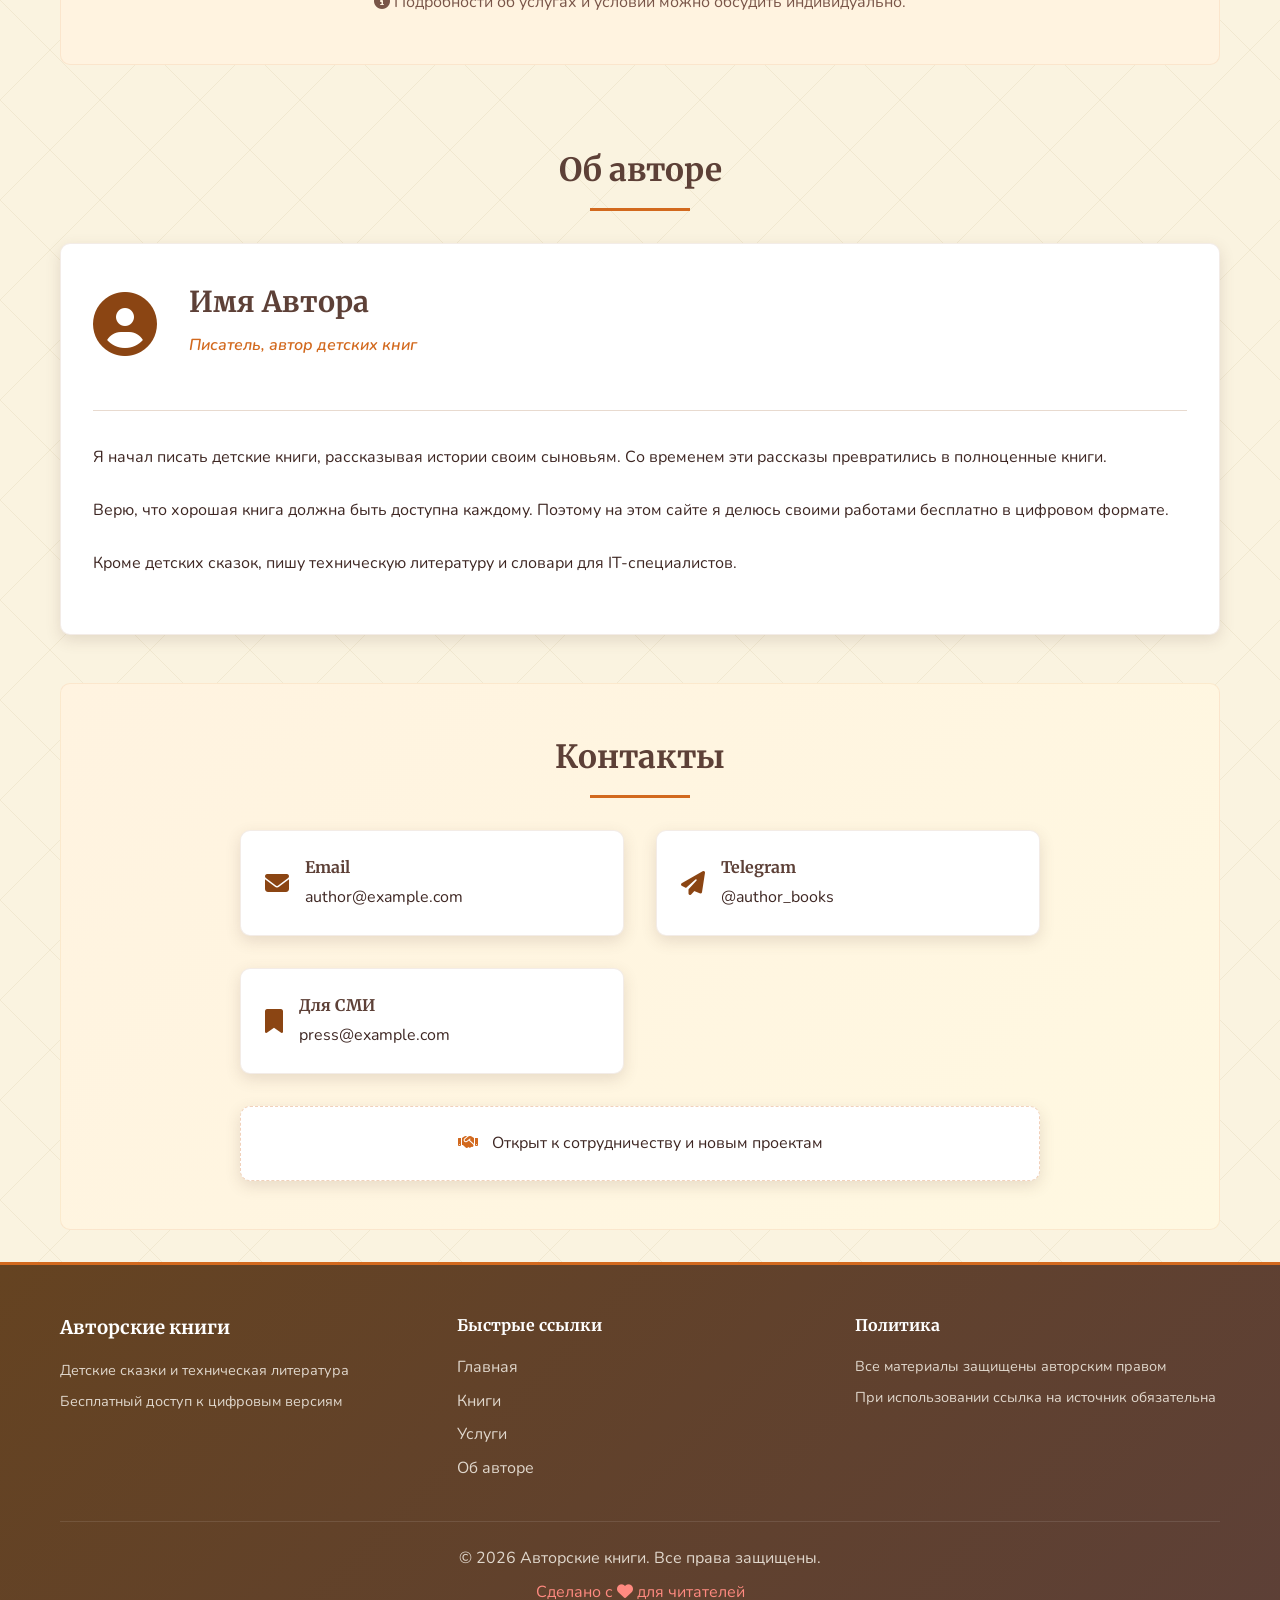
==== commit 9929114b: "Убрали методанные" ====
--- a/index.html
+++ b/index.html
@@ -142,7 +142,6 @@
                     </div>
                     <div class="book-info">
                         <h3>Живая кровать</h3>
-                        <p class="book-meta">Детские сказки | 2022г | Иллюстрации: Ксения Седова</p>
                         <div class="book-description">
                             <p>Это моя вторая детская книга сказок. Так что я её выпускал уже как опытный сказочник. Первый сборник, "Ящик с ушами", так понравился читателям - мальчикам и девочкам от 3-х до 89-ти лет, - что я стал часто слышать от них и их родителей мотивирующее: "Пиши еще!". Или приятное: "А ведь это неплохо!". А иногда даже вдохновляющее "Ну, ты даешь!"</p>
                             <p>Поэтому я верю, что "Живая кровать", в которой поместилось несколько любимых сказок моих младших сыновей, тоже полюбится читателю. И настоящие герои, и фантастические сюжеты, и, конечно же, волшебные иллюстрации – в книге есть всё. И даже немного больше.</p>
@@ -162,7 +161,6 @@
                     </div>
                     <div class="book-info">
                         <h3>Белорусская кулинарная книга в изгнании</h3>
-                        <p class="book-meta">Кулинария, Культура | 2021г | Про Беларусь с любовью</p>
                         <div class="book-description">
                             <p>Перед вами самая необычная из всех известных кулинарных книг. Да, в ней вы найдёте массу рецептов. Но главное блюдо в ней - любовь к родной Беларуси, к её земле, к её синим озёрам, к её большим рекам и совсем маленьким речкам, к её грибным лесам… а главное – к её людям, щедрым, радушным и очень настоящим!</p>
                             <p>Это гимн культуре и национальному характеру. А в чём он проявляется лучше всего? Конечно же - в еде! В том, как готовится, как и с чем она подаётся.</p>
@@ -182,10 +180,9 @@
                     </div>
                     <div class="book-info">
                         <h3>Чемпион сказал</h3>
-                        <p class="book-meta">Биография, Спорт | 2020г | Про бокс и чемпионов</p>
                         <div class="book-description">
                             <p>Эта биографическая книга написана на основе серии интервью с легендарным советским боксёром 80-х годов прошлого столетия, Виктором Григорьевичем Рыбаковым, призёром двух Олимпиад, многократным победителем чемпионатов Европы и СССР.</p>
-                            <p>Построенная не как мемуары, а скорее сборник историй, случаев, забавных происшествий и ярких мгновений детства, юности, спортивного и профессионального пути Рыбакова, книга читается легко и непринуждённо.</p>
+                            <p>Построенная не как мемуары, а скорее сборник истории, случаев, забавных происшествий и ярких мгновений детства, юности, спортивного и профессионального пути Рыбакова, книга читается легко и непринуждённо.</p>
                             <p>Здесь нет нравоучений и посланий к читателю, зато очень много юмора и самоиронии, теплоты и житейской мудрости чемпиона. Книга написана живым языком, в формате прямой речи героя, почти без купюр и предназначена для тех, кто причастен к истории СССР и России, истории мирового спорта, прежде всего любительского бокса, конца прошлого - начала этого века.</p>
                         </div>
                     </div>
@@ -200,7 +197,6 @@
                     </div>
                     <div class="book-info">
                         <h3>Киботой</h3>
-                        <p class="book-meta">Повесть, Философия | 2019г | Бизнес-литература для всех</p>
                         <div class="book-description">
                             <p>Эта книга для ребёнка, который живёт в каждом из нас, независимо от нашего паспортного возраста.</p>
                             <p>Повесть – про выбор. Про то, как и зачем мы делаем глупости, которые потом кто-то назовёт поступком. Про то как живётся маленькому винтику в большой системе. И о роли личности в истории. Ведь дело не в размере, а в величии духа и в масштабности фигуры. Мужественными могут быть и слон, и лось, и даже маленькая рыбка, защищающая своих детей.</p>
--- a/style.css
+++ b/style.css
@@ -968,4 +968,46 @@
     });
 
     console.log('Сайт загружен! Авторские книги ждут своих читателей 📚');
-});+});
+
+/* Добавьте эти стили в конец существующего файла style.css */
+
+/* Убираем все дополнительные метаданные и подзаголовки */
+.book-meta,
+.book-subtitle,
+.meta-item {
+    display: none !important;
+}
+
+/* Убираем нижнюю границу у описания книг */
+.book-description {
+    border: none !important;
+    padding-top: 0 !important;
+}
+
+/* Увеличиваем отступы заголовков книг */
+.book-detail h3 {
+    margin-bottom: 1.5rem !important;
+}
+
+/* Улучшаем читаемость описания */
+.book-description p {
+    margin-bottom: 1.2rem;
+    line-height: 1.8;
+    font-size: 1.05rem;
+    color: var(--text-color);
+}
+
+/* Делаем обложки книг более заметными */
+.book-cover {
+    margin-bottom: 1.5rem !important;
+}
+
+.cover-placeholder {
+    box-shadow: 0 8px 25px rgba(0,0,0,0.25) !important;
+    transition: transform 0.3s ease !important;
+}
+
+.book-detail:hover .cover-placeholder {
+    transform: scale(1.05) !important;
+}
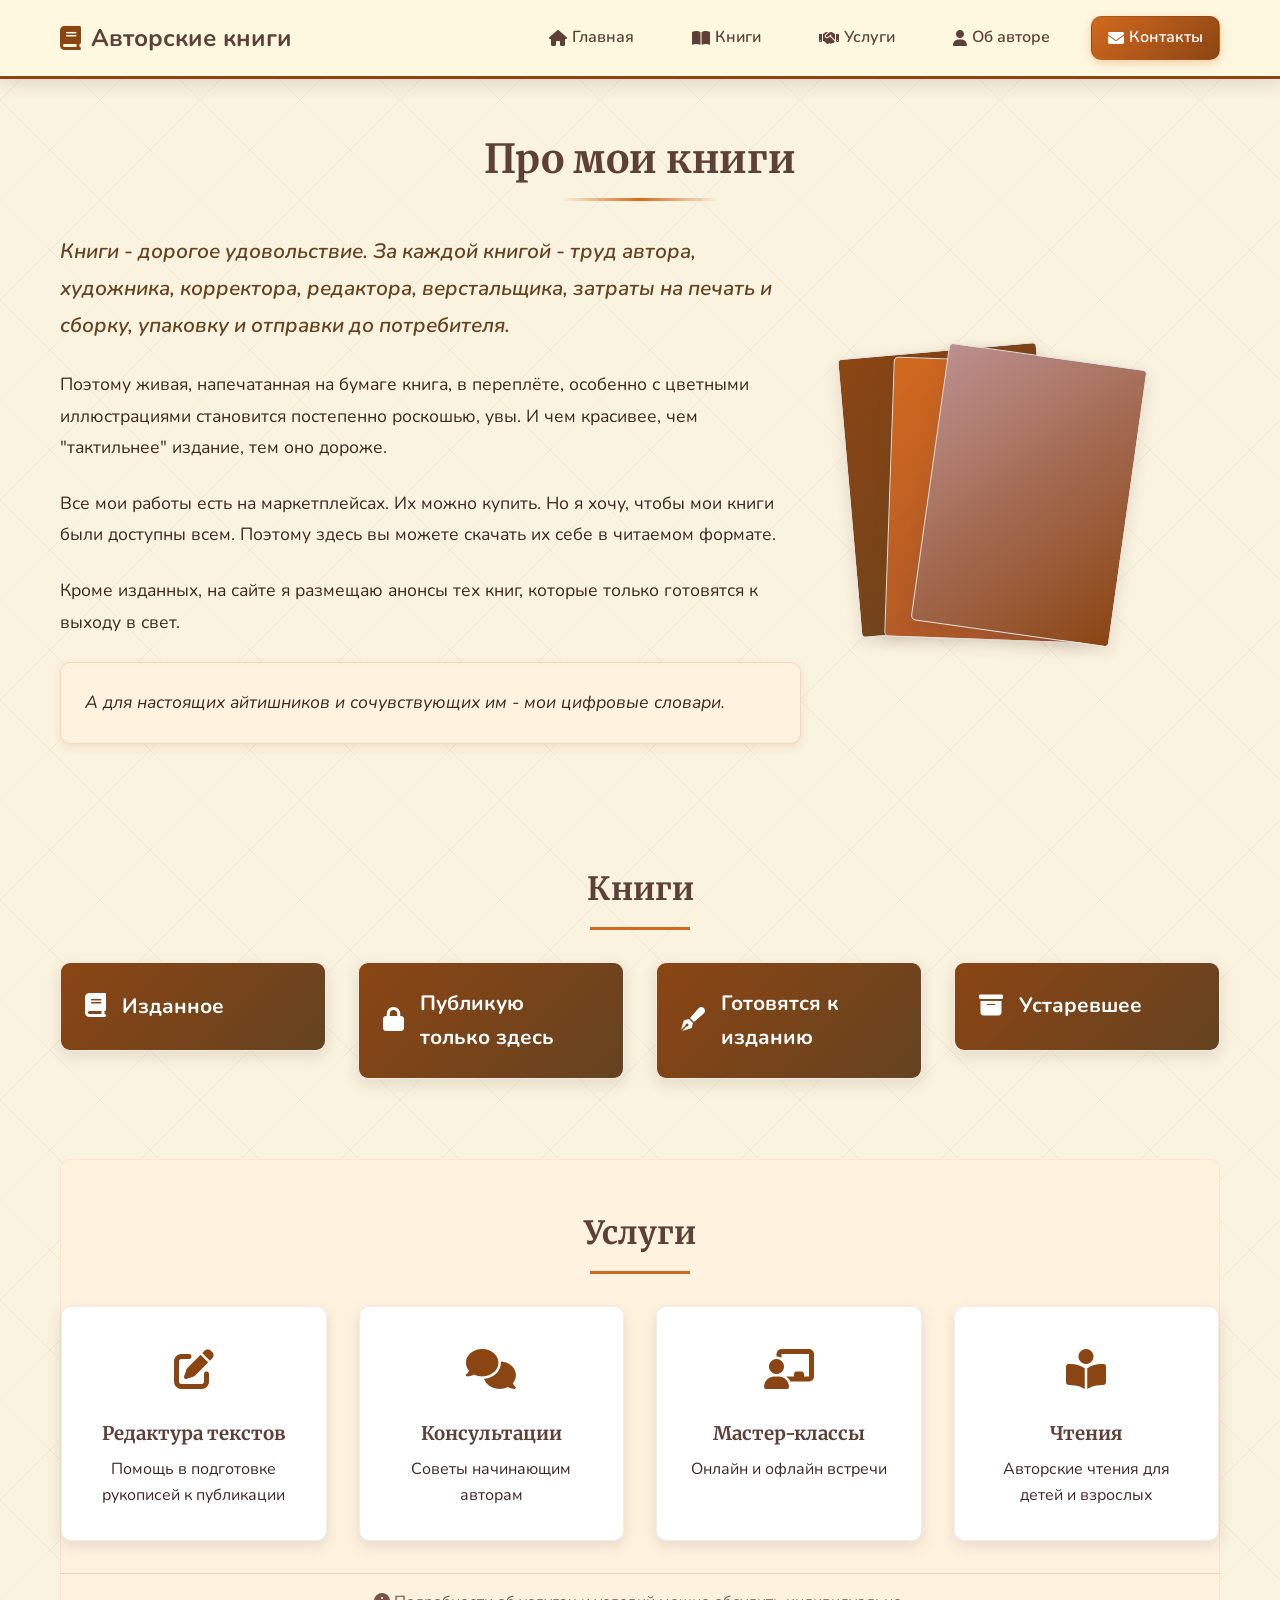
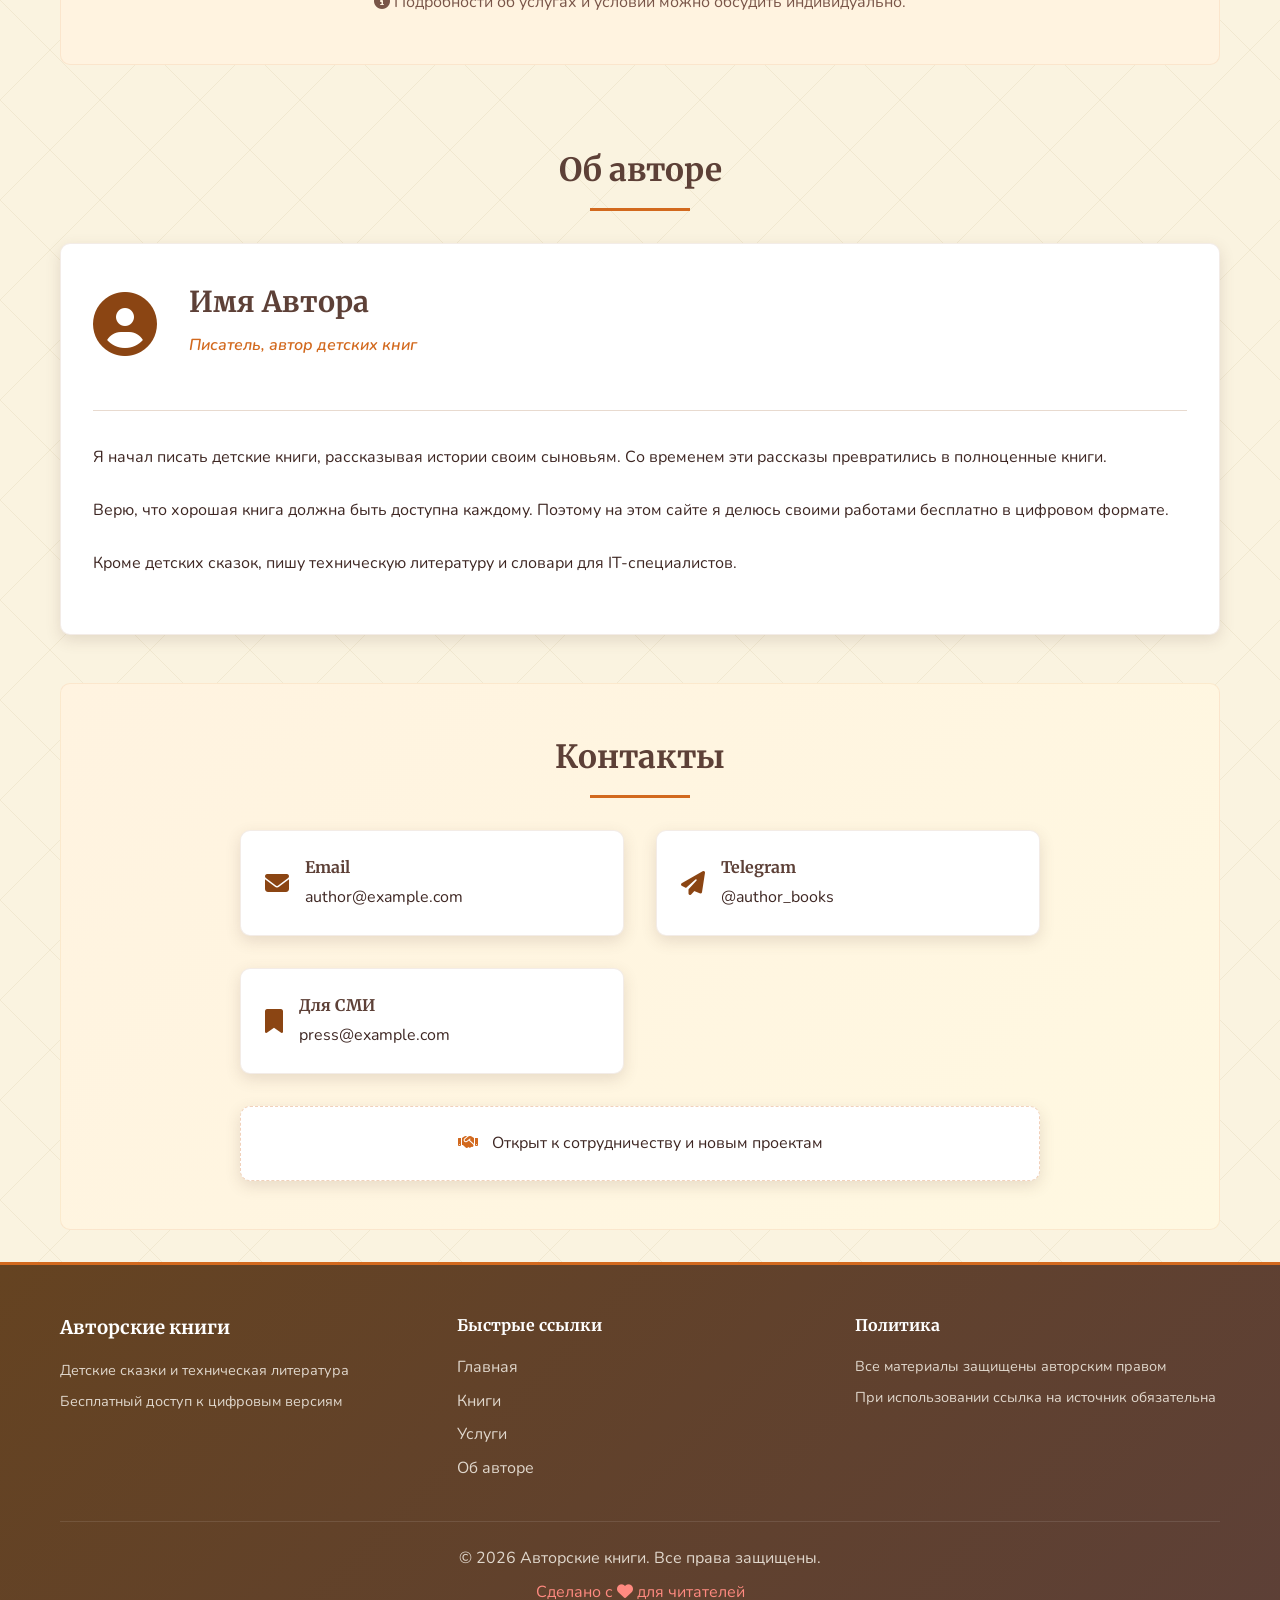
==== commit 7ff8eaf4: "Добавили книгу Ящик с ушами" ====
--- a/index.html
+++ b/index.html
@@ -133,6 +133,25 @@
         <section id="published-content" class="category-content">
             <h2 class="section-title">Изданное</h2>
             <div class="content-wrapper">
+                <!-- НОВАЯ КНИГА: Ящик с ушами -->
+                <div class="book-detail">
+                    <div class="book-cover">
+                        <div class="cover-placeholder" style="background: linear-gradient(135deg, #9C27B0, #7B1FA2);">
+                            <i class="fas fa-box"></i>
+                        </div>
+                    </div>
+                    <div class="book-info">
+                        <h3>Ящик с ушами</h3>
+                        <div class="book-description">
+                            <p>В этой небольшой книге 2019 года - несколько историй, которые я рассказывал, сочиняя на ходу, моим младшим сыновьям - Тимуру и Бориславу. "Ящик с ушами" - мой первый опыт публикации детских сказок. Хотя мне порой кажется, что это не совсем сказки. И, может быть, даже не вполне детские. Зато все они добрые и с хорошим концом. Как и должно быть в жизни!</p>
+                            <p>Моим партнером по книге стала известная художница-иллюстратор детской литературы Дарья Мартынова.</p>
+                            <p>Книга получилась удивительно доброй. В ней всего пять рассказов, не связанных друг с другом. Мы узнаем, кто на корабле прячется в картонном ящике и ворует бананы. Познакомимся с настоящим пингвином, который решил стать профессиональным моряком. Прочитаем о большом воздушном говорящем змее и, возможно, разгадаем тайну знаков препинания!</p>
+                            <p>Дашины иллюстрации просто потрясающие: яркие, особенные, завораживающие. Я помню как она "болела" этой книгой - прежде, чем начинала что-то рисовать, делала выкройки из картона и моделировала фоны, сцены и героев.</p>
+                            <p>"Ящик с ушами" наполнен добром и любовью. Так что это даже больше ящик с любовью, чем с ушами. Хотя и уши там тоже торчат. Рыжие и бесстыжие. Но ни слова больше! Прочитайте и сами убедитесь.</p>
+                        </div>
+                    </div>
+                </div>
+
                 <!-- Книга: Живая кровать -->
                 <div class="book-detail">
                     <div class="book-cover">
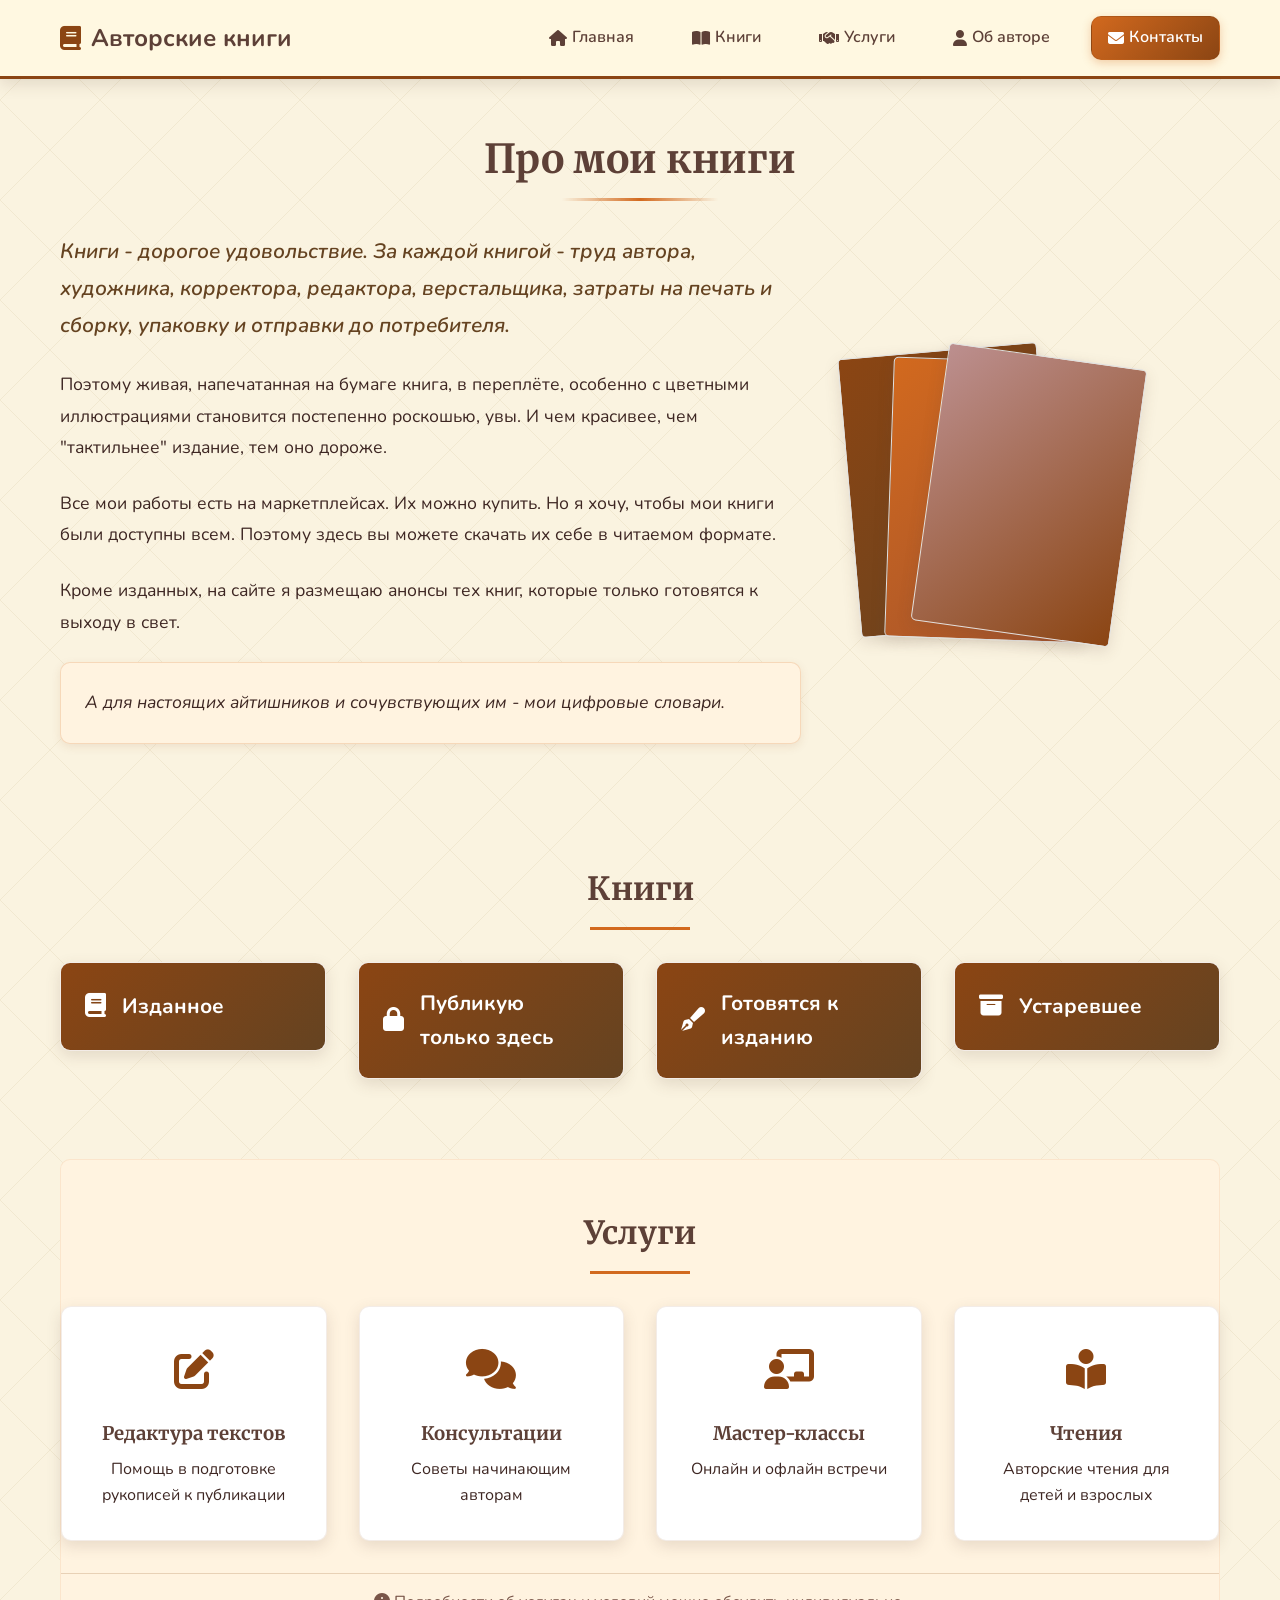
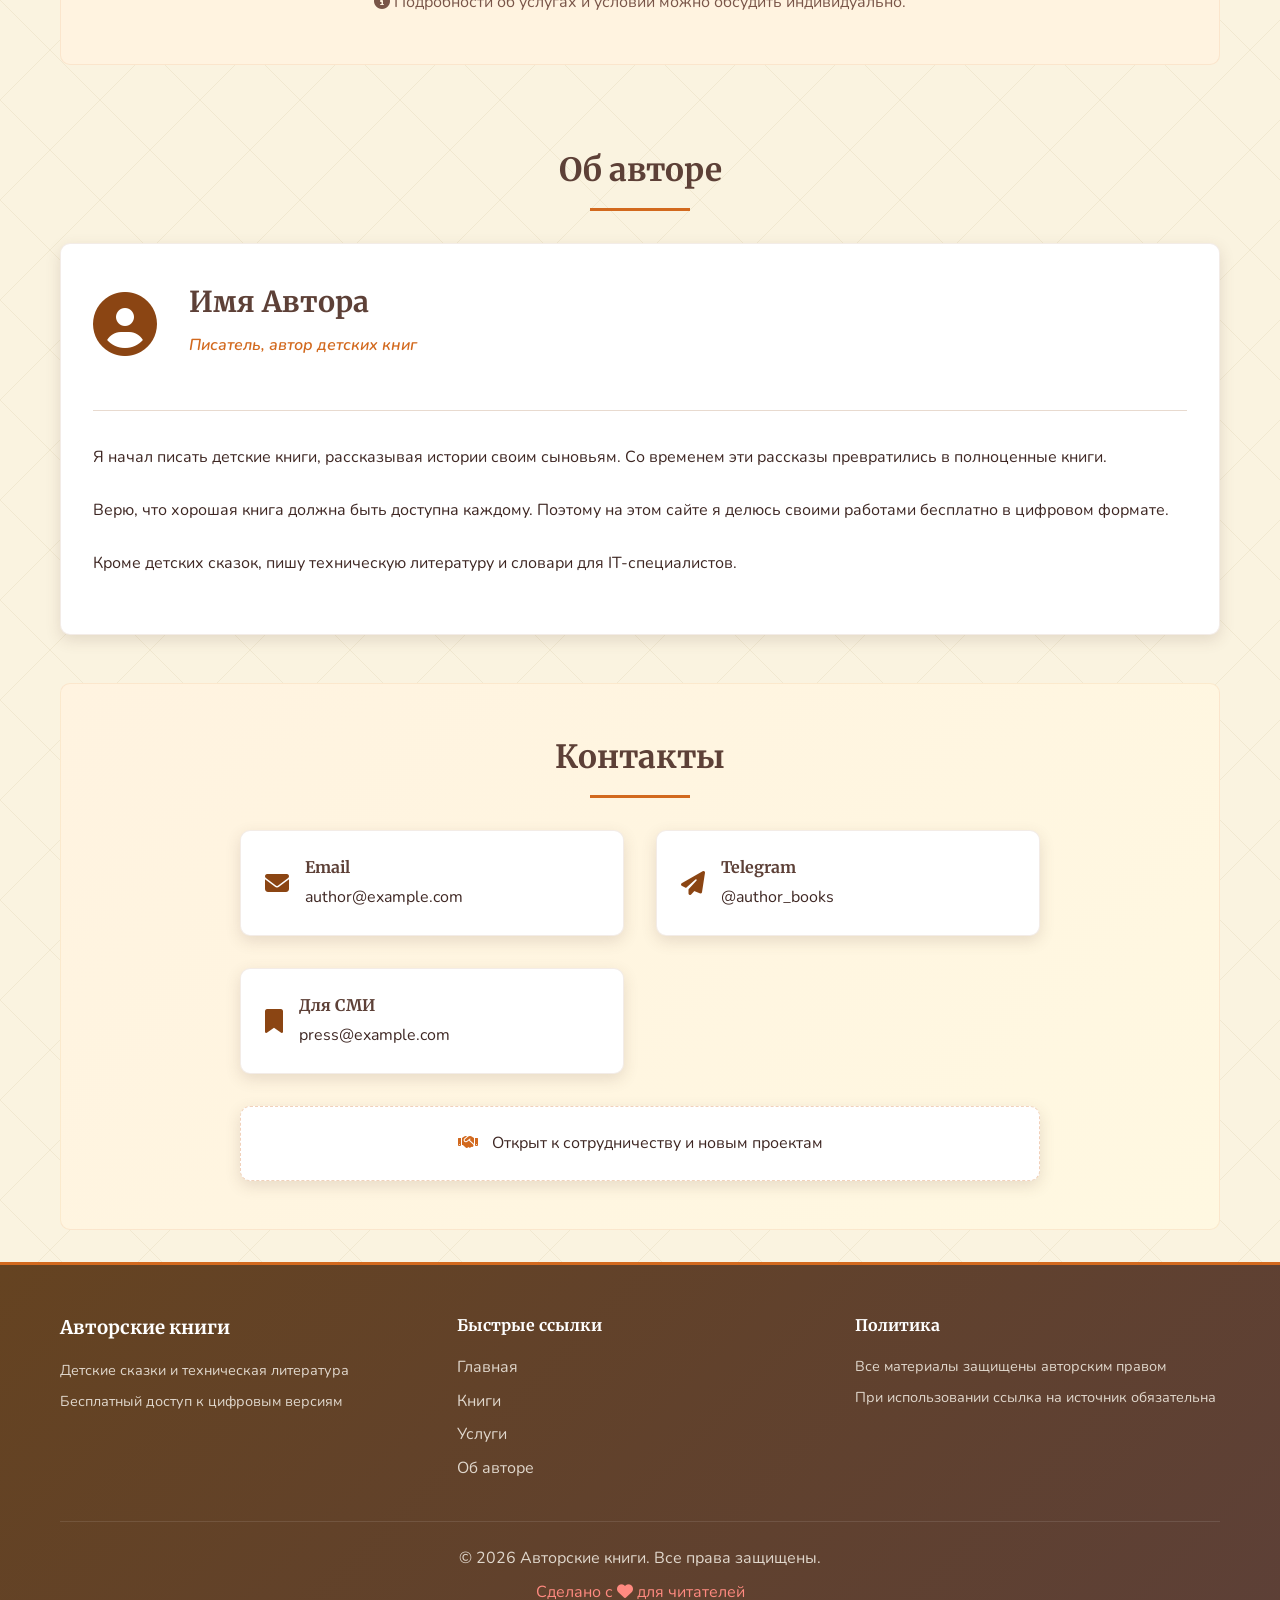
==== commit ab310a0a: "Фикс обложек" ====
--- a/index.html
+++ b/index.html
@@ -137,7 +137,10 @@
                 <div class="book-detail">
                     <div class="book-cover">
                         <div class="cover-placeholder" style="background: linear-gradient(135deg, #9C27B0, #7B1FA2);">
-                            <i class="fas fa-box"></i>
+                            <div class="cover-content">
+                                <i class="fas fa-box"></i>
+                                <div class="cover-title">Ящик с ушами</div>
+                            </div>
                         </div>
                     </div>
                     <div class="book-info">
@@ -155,9 +158,7 @@
                 <!-- Книга: Живая кровать -->
                 <div class="book-detail">
                     <div class="book-cover">
-                        <div class="cover-placeholder" style="background: linear-gradient(135deg, #8B4513, #654321);">
-                            <i class="fas fa-bed"></i>
-                        </div>
+                        <img src="images/zhivaya-krovat.png" alt="Обложка книги 'Живая кровать'" class="book-cover-image">
                     </div>
                     <div class="book-info">
                         <h3>Живая кровать</h3>
@@ -174,9 +175,7 @@
                 <!-- Книга: Белорусская кулинарная книга в изгнании -->
                 <div class="book-detail">
                     <div class="book-cover">
-                        <div class="cover-placeholder" style="background: linear-gradient(135deg, #D2691E, #A0522D);">
-                            <i class="fas fa-utensils"></i>
-                        </div>
+                        <img src="images/bkk.png" alt="Обложка книги 'Белорусская кулинарная книга в изгнании'">
                     </div>
                     <div class="book-info">
                         <h3>Белорусская кулинарная книга в изгнании</h3>
@@ -193,9 +192,7 @@
                 <!-- Книга: Чемпион сказал -->
                 <div class="book-detail">
                     <div class="book-cover">
-                        <div class="cover-placeholder" style="background: linear-gradient(135deg, #2c3e50, #34495e);">
-                            <i class="fas fa-trophy"></i>
-                        </div>
+                        <img src="images/chempion-skazal.png" alt="Обложка книги 'Чемпион сказал'" class="book-cover-image">
                     </div>
                     <div class="book-info">
                         <h3>Чемпион сказал</h3>
@@ -210,9 +207,7 @@
                 <!-- Книга: Киботой -->
                 <div class="book-detail">
                     <div class="book-cover">
-                        <div class="cover-placeholder" style="background: linear-gradient(135deg, #4db6ac, #26a69a);">
-                            <i class="fas fa-fish"></i>
-                        </div>
+                        <img src="images/kibotoy.png" alt="Обложка книги 'Киботой'" class="book-cover-image">
                     </div>
                     <div class="book-info">
                         <h3>Киботой</h3>
--- a/style.css
+++ b/style.css
@@ -1010,4 +1010,114 @@
 
 .book-detail:hover .cover-placeholder {
     transform: scale(1.05) !important;
+}
+
+/* Стили для изображений обложек - ПРАВИЛЬНЫЙ РАЗМЕР */
+.book-cover-image {
+    width: 180px; /* Оптимальный размер */
+    height: 270px; /* Пропорции книги 2:3 */
+    object-fit: contain;
+    background-color: #f8f4e9;
+    border-radius: 8px;
+    box-shadow: 0 5px 15px rgba(139, 69, 19, 0.2);
+    border: 3px solid white;
+    transition: all 0.3s ease;
+    display: block;
+}
+
+/* Для заглушки Ящик с ушами */
+.cover-placeholder {
+    width: 180px;
+    height: 270px;
+    border-radius: 8px;
+    display: flex;
+    align-items: center;
+    justify-content: center;
+    color: white;
+    box-shadow: 0 5px 15px rgba(139, 69, 19, 0.2);
+    position: relative;
+    overflow: hidden;
+    border: 3px solid white;
+}
+
+.cover-content {
+    text-align: center;
+    z-index: 2;
+    padding: 20px;
+}
+
+.cover-content i {
+    font-size: 3rem;
+    margin-bottom: 1rem;
+    opacity: 0.9;
+}
+
+.cover-title {
+    font-size: 1.1rem;
+    font-weight: bold;
+    text-shadow: 1px 1px 3px rgba(0,0,0,0.5);
+    max-width: 160px;
+    line-height: 1.3;
+}
+
+.book-cover {
+    float: left;
+    margin-right: 2rem;
+    margin-bottom: 1rem;
+    text-align: center;
+}
+
+/* Улучшаем отображение информации о книге */
+.book-info {
+    overflow: hidden; /* ВАЖНО: чтобы текст обтекал обложку */
+}
+
+.book-detail h3 {
+    font-family: 'Merriweather', serif;
+    font-size: 1.8rem;
+    color: var(--dark-color);
+    margin-bottom: 1.5rem;
+    margin-top: 0;
+    padding-top: 0.5rem;
+}
+
+.book-description p {
+    margin-bottom: 1rem;
+    line-height: 1.7;
+    font-size: 1.05rem;
+    color: var(--text-color);
+}
+
+/* Эффект при наведении */
+.book-cover-image:hover,
+.cover-placeholder:hover {
+    transform: scale(1.03);
+    box-shadow: 0 8px 20px rgba(139, 69, 19, 0.3);
+}
+
+/* Адаптивность для мобильных */
+@media (max-width: 768px) {
+    .book-cover-image,
+    .cover-placeholder {
+        width: 150px;
+        height: 225px;
+    }
+
+    .book-cover {
+        float: none;
+        margin: 0 auto 1.5rem;
+        display: block;
+    }
+
+    .cover-content i {
+        font-size: 2.5rem;
+    }
+
+    .cover-title {
+        font-size: 1rem;
+    }
+
+    .book-detail h3 {
+        text-align: center;
+    }
 }
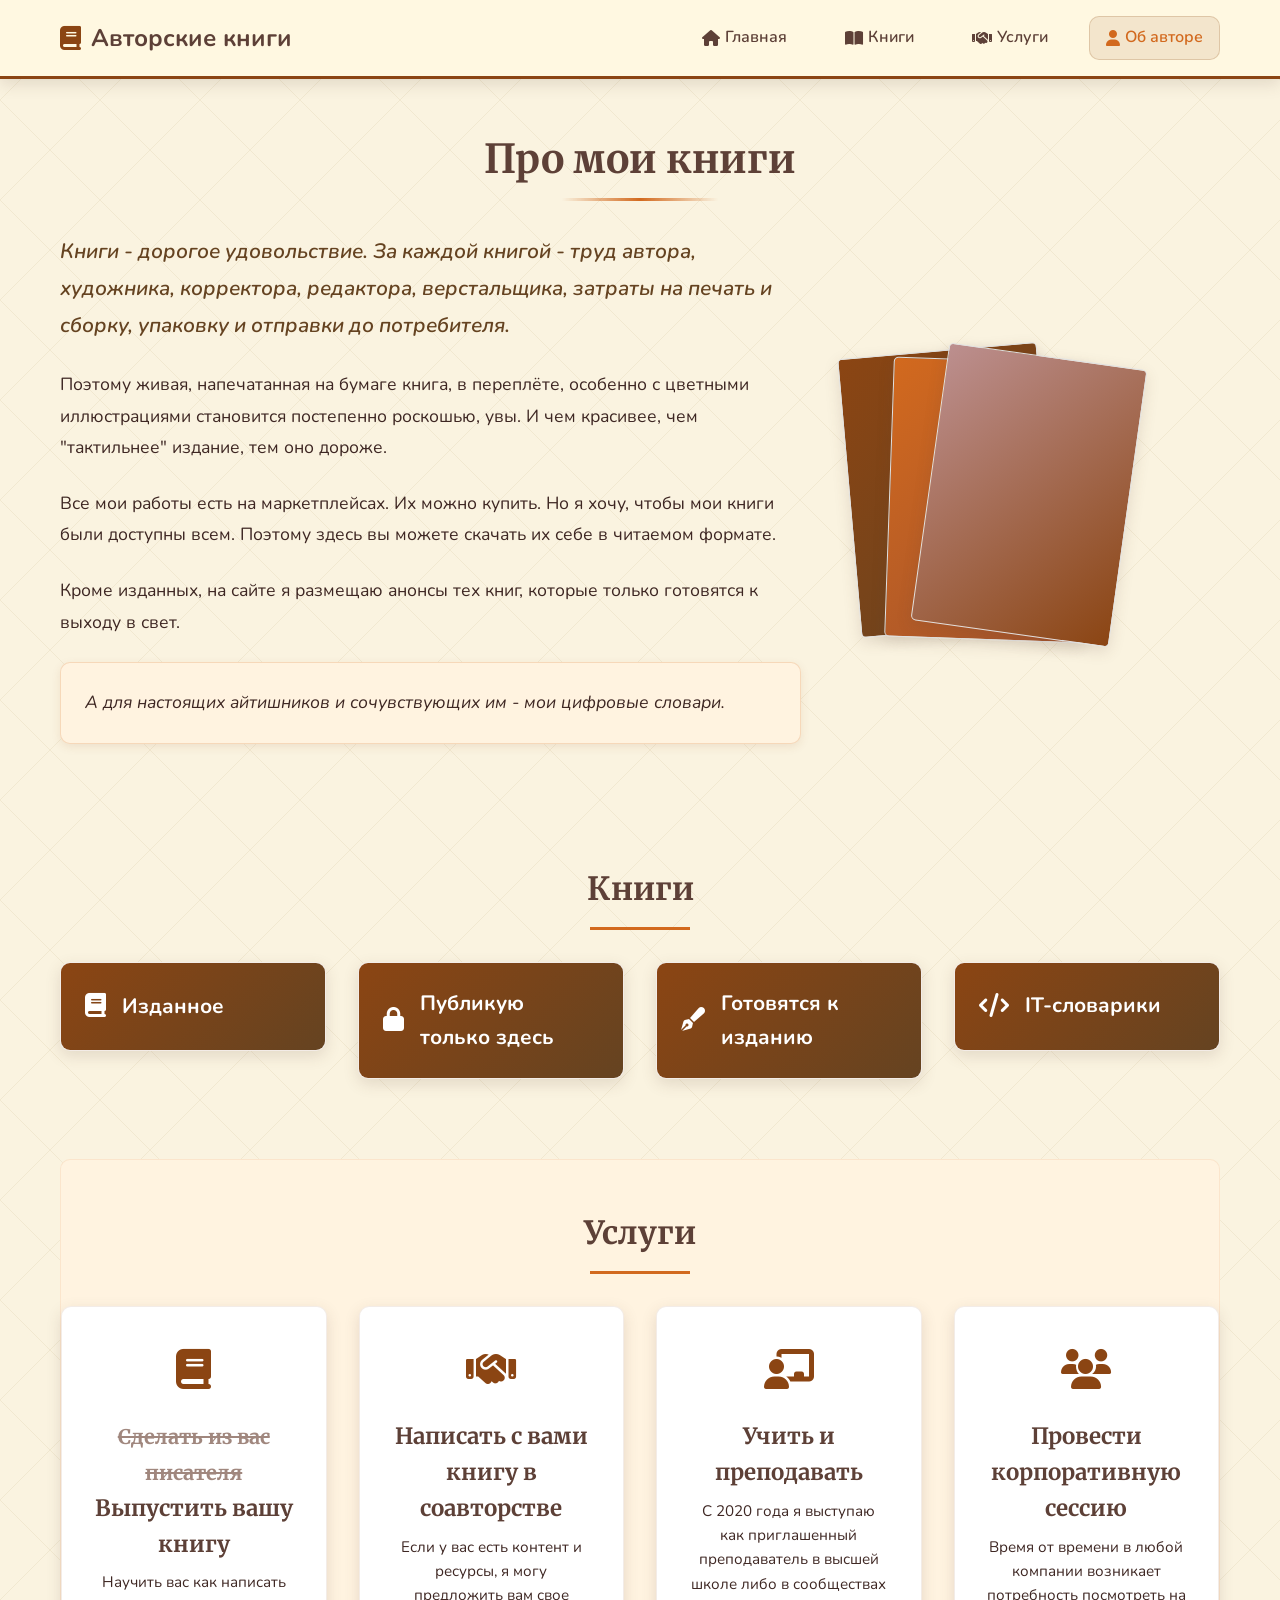
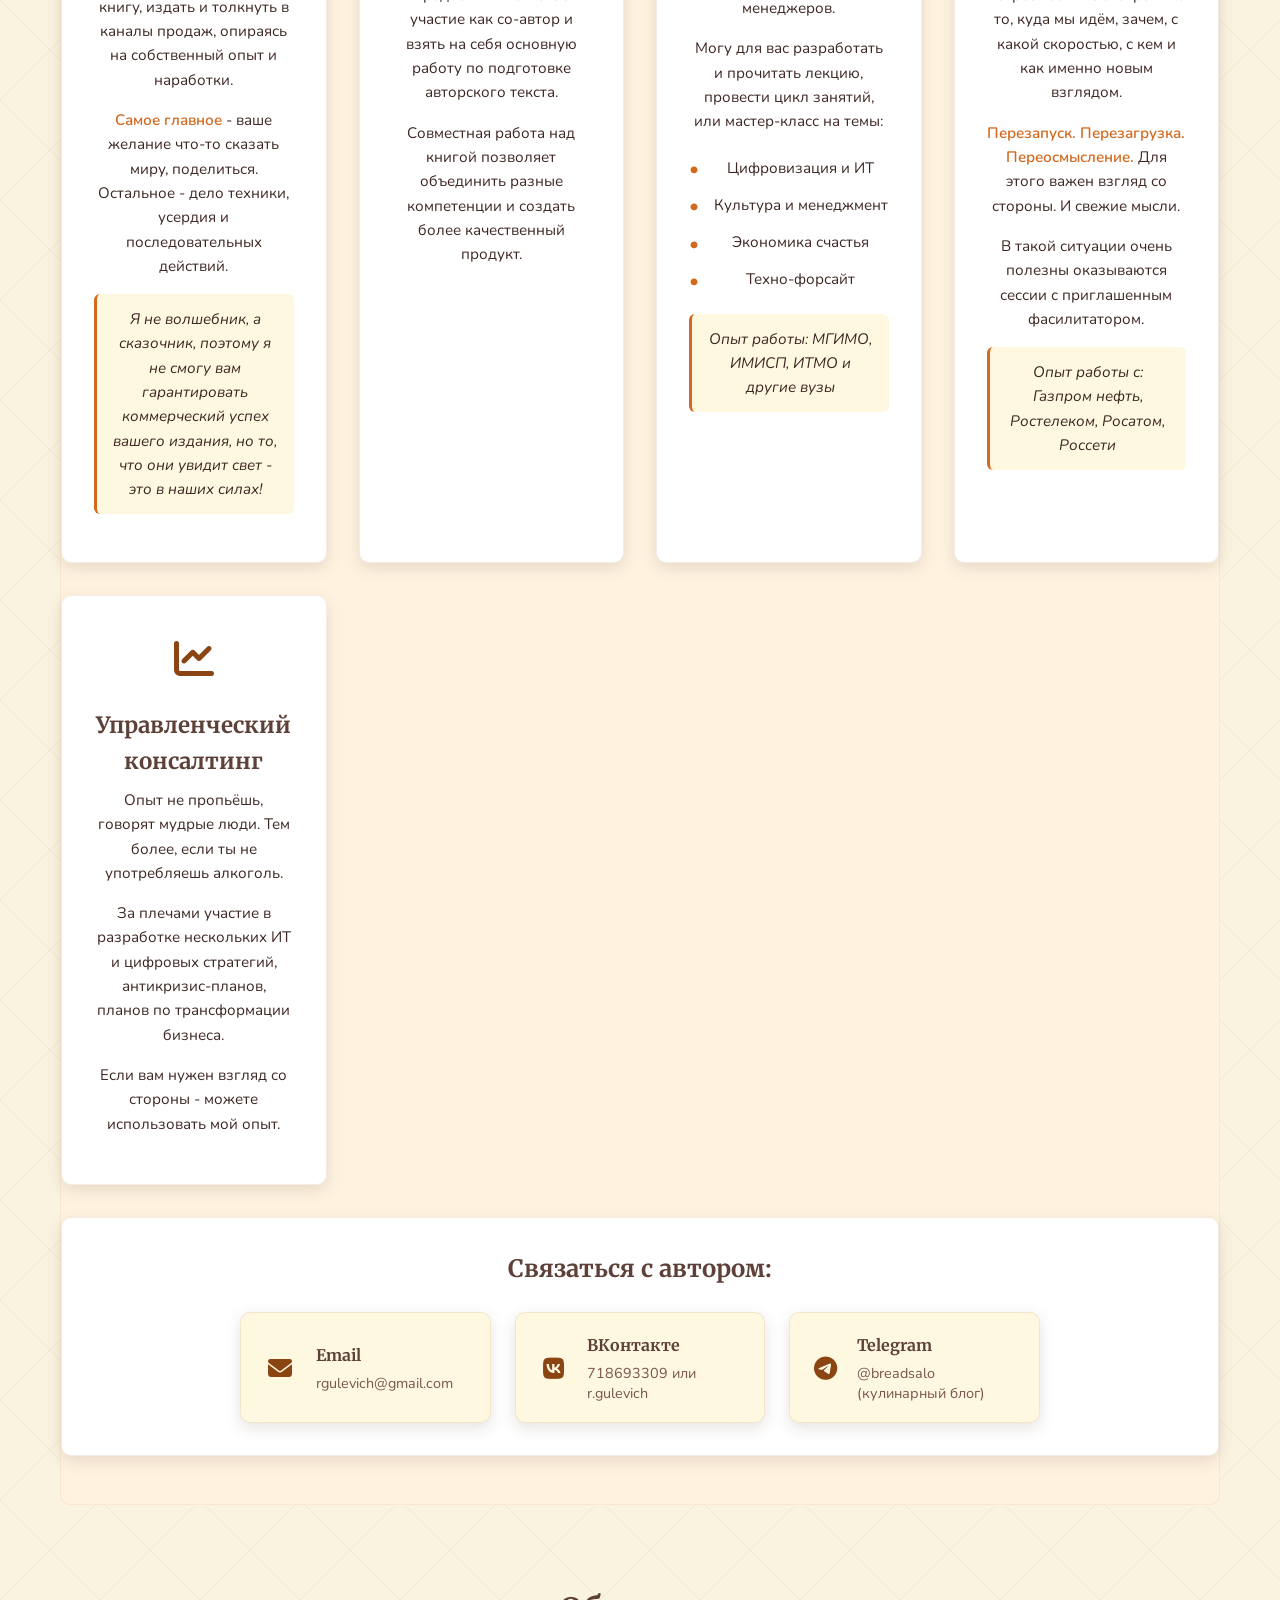
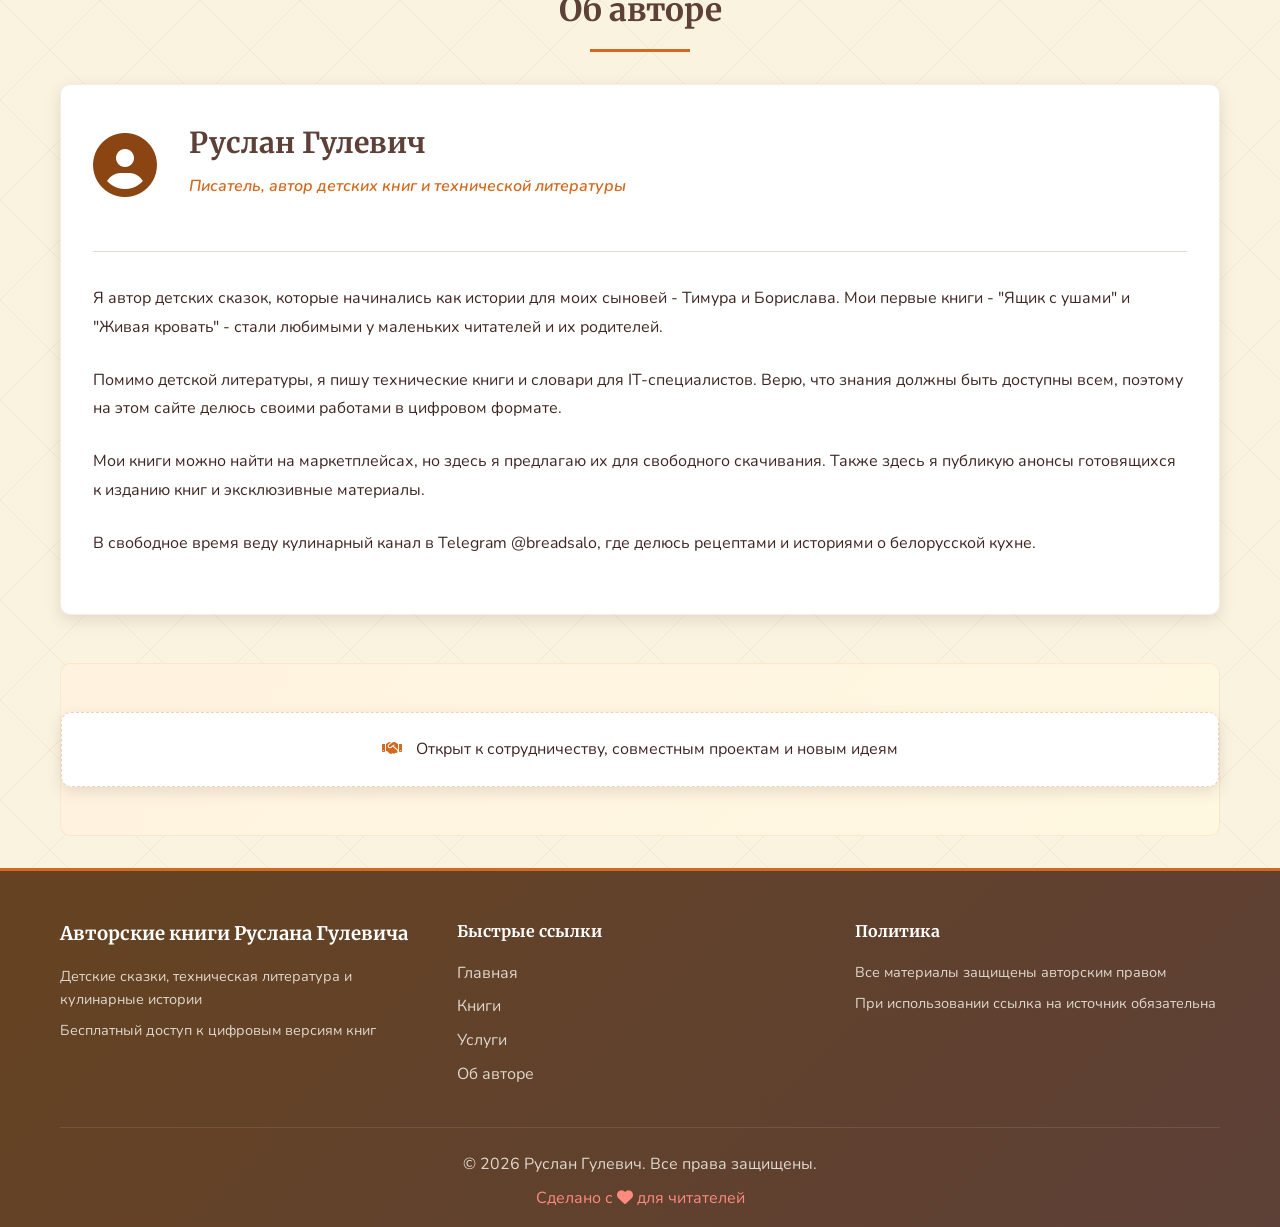
==== commit 38785f5d: "Обновление сайта до новой версии" ====
--- a/index.html
+++ b/index.html
@@ -9,7 +9,6 @@
     <link href="https://fonts.googleapis.com/css2?family=Nunito:wght@400;600;700&family=Merriweather:wght@400;700&display=swap" rel="stylesheet">
 </head>
 <body>
-    <!-- Шапка с навигацией -->
     <header class="header">
         <div class="container">
             <div class="header-content">
@@ -18,52 +17,27 @@
                     <span>Авторские книги</span>
                 </a>
                 <nav class="main-nav">
-                    <a href="#" class="nav-link active">
-                        <i class="fas fa-home"></i> Главная
-                    </a>
-
-                    <!-- Простая ссылка на книги -->
-                    <a href="#books" class="nav-link">
-                        <i class="fas fa-book-open"></i> Книги
-                    </a>
-
-                    <a href="#services" class="nav-link">
-                        <i class="fas fa-handshake"></i> Услуги
-                    </a>
-
-                    <a href="#about" class="nav-link">
-                        <i class="fas fa-user"></i> Об авторе
-                    </a>
-
-                    <a href="#contact" class="nav-link btn-contact">
-                        <i class="fas fa-envelope"></i> Контакты
-                    </a>
+                    <a href="#" class="nav-link active"><i class="fas fa-home"></i> Главная</a>
+                    <a href="#books" class="nav-link"><i class="fas fa-book-open"></i> Книги</a>
+                    <a href="#services" class="nav-link"><i class="fas fa-handshake"></i> Услуги</a>
+                    <a href="#about" class="nav-link"><i class="fas fa-user"></i> Об авторе</a>
                 </nav>
-
-                <button class="menu-toggle">
-                    <i class="fas fa-bars"></i>
-                </button>
+                <button class="menu-toggle"><i class="fas fa-bars"></i></button>
             </div>
         </div>
     </header>
 
     <main class="container">
-        <!-- Герой секция -->
         <section class="hero">
             <h1>Про мои книги</h1>
             <div class="hero-content">
                 <div class="hero-text">
                     <p class="lead">Книги - дорогое удовольствие. За каждой книгой - труд автора, художника, корректора, редактора, верстальщика, затраты на печать и сборку, упаковку и отправки до потребителя.</p>
-
                     <p>Поэтому живая, напечатанная на бумаге книга, в переплёте, особенно с цветными иллюстрациями становится постепенно роскошью, увы. И чем красивее, чем "тактильнее" издание, тем оно дороже.</p>
-
                     <p>Все мои работы есть на маркетплейсах. Их можно купить. Но я хочу, чтобы мои книги были доступны всем. Поэтому здесь вы можете скачать их себе в читаемом формате.</p>
-
                     <p>Кроме изданных, на сайте я размещаю анонсы тех книг, которые только готовятся к выходу в свет.</p>
-
                     <p class="highlight">А для настоящих айтишников и сочувствующих им - мои цифровые словари.</p>
                 </div>
-
                 <div class="hero-image">
                     <div class="book-stack">
                         <div class="book book-1"></div>
@@ -74,287 +48,199 @@
             </div>
         </section>
 
-        <!-- Книжные категории -->
         <section class="book-categories" id="books">
             <h2 class="section-title">Книги</h2>
-
             <div class="categories-grid">
-                <!-- Изданное -->
-                <a href="#published-content" class="category-link">
-                    <div class="category-card" id="published">
-                        <div class="category-header">
-                            <div class="category-icon">
-                                <i class="fas fa-book"></i>
-                            </div>
-                            <h3>Изданное</h3>
-                        </div>
-                    </div>
-                </a>
-
-                <!-- Публикую только здесь -->
-                <a href="#exclusive-content" class="category-link">
-                    <div class="category-card" id="exclusive">
-                        <div class="category-header">
-                            <div class="category-icon">
-                                <i class="fas fa-lock"></i>
-                            </div>
-                            <h3>Публикую только здесь</h3>
-                        </div>
-                    </div>
-                </a>
-
-                <!-- Готовятся к изданию -->
-                <a href="#preparing-content" class="category-link">
-                    <div class="category-card" id="preparing">
-                        <div class="category-header">
-                            <div class="category-icon">
-                                <i class="fas fa-pen-fancy"></i>
-                            </div>
-                            <h3>Готовятся к изданию</h3>
-                        </div>
-                    </div>
-                </a>
-
-                <!-- Устаревшее -->
-                <a href="#archived-content" class="category-link">
-                    <div class="category-card" id="archived">
-                        <div class="category-header">
-                            <div class="category-icon">
-                                <i class="fas fa-archive"></i>
-                            </div>
-                            <h3>Устаревшее</h3>
-                        </div>
-                    </div>
-                </a>
-            </div>
-        </section>
-
-        <!-- Содержимое категорий -->
+                <a href="#published-content" class="category-link"><div class="category-card"><div class="category-header"><div class="category-icon"><i class="fas fa-book"></i></div><h3>Изданное</h3></div></div></a>
+                <a href="#exclusive-content" class="category-link"><div class="category-card"><div class="category-header"><div class="category-icon"><i class="fas fa-lock"></i></div><h3>Публикую только здесь</h3></div></div></a>
+                <a href="#preparing-content" class="category-link"><div class="category-card"><div class="category-header"><div class="category-icon"><i class="fas fa-pen-fancy"></i></div><h3>Готовятся к изданию</h3></div></div></a>
+                <a href="#archived-content" class="category-link"><div class="category-card"><div class="category-header"><div class="category-icon"><i class="fas fa-code"></i></div><h3>IT-словарики</h3></div></div></a>
+            </div>
+        </section>
+
+        <!-- ИЗДАННОЕ (кнопки уже есть) -->
         <section id="published-content" class="category-content">
             <h2 class="section-title">Изданное</h2>
             <div class="content-wrapper">
-                <!-- НОВАЯ КНИГА: Ящик с ушами -->
-                <div class="book-detail">
-                    <div class="book-cover">
-                        <div class="cover-placeholder" style="background: linear-gradient(135deg, #9C27B0, #7B1FA2);">
-                            <div class="cover-content">
-                                <i class="fas fa-box"></i>
-                                <div class="cover-title">Ящик с ушами</div>
-                            </div>
-                        </div>
-                    </div>
-                    <div class="book-info">
-                        <h3>Ящик с ушами</h3>
-                        <div class="book-description">
-                            <p>В этой небольшой книге 2019 года - несколько историй, которые я рассказывал, сочиняя на ходу, моим младшим сыновьям - Тимуру и Бориславу. "Ящик с ушами" - мой первый опыт публикации детских сказок. Хотя мне порой кажется, что это не совсем сказки. И, может быть, даже не вполне детские. Зато все они добрые и с хорошим концом. Как и должно быть в жизни!</p>
-                            <p>Моим партнером по книге стала известная художница-иллюстратор детской литературы Дарья Мартынова.</p>
-                            <p>Книга получилась удивительно доброй. В ней всего пять рассказов, не связанных друг с другом. Мы узнаем, кто на корабле прячется в картонном ящике и ворует бананы. Познакомимся с настоящим пингвином, который решил стать профессиональным моряком. Прочитаем о большом воздушном говорящем змее и, возможно, разгадаем тайну знаков препинания!</p>
-                            <p>Дашины иллюстрации просто потрясающие: яркие, особенные, завораживающие. Я помню как она "болела" этой книгой - прежде, чем начинала что-то рисовать, делала выкройки из картона и моделировала фоны, сцены и героев.</p>
-                            <p>"Ящик с ушами" наполнен добром и любовью. Так что это даже больше ящик с любовью, чем с ушами. Хотя и уши там тоже торчат. Рыжие и бесстыжие. Но ни слова больше! Прочитайте и сами убедитесь.</p>
-                        </div>
-                    </div>
-                </div>
-
-                <!-- Книга: Живая кровать -->
-                <div class="book-detail">
-                    <div class="book-cover">
-                        <img src="images/zhivaya-krovat.png" alt="Обложка книги 'Живая кровать'" class="book-cover-image">
-                    </div>
-                    <div class="book-info">
-                        <h3>Живая кровать</h3>
-                        <div class="book-description">
-                            <p>Это моя вторая детская книга сказок. Так что я её выпускал уже как опытный сказочник. Первый сборник, "Ящик с ушами", так понравился читателям - мальчикам и девочкам от 3-х до 89-ти лет, - что я стал часто слышать от них и их родителей мотивирующее: "Пиши еще!". Или приятное: "А ведь это неплохо!". А иногда даже вдохновляющее "Ну, ты даешь!"</p>
-                            <p>Поэтому я верю, что "Живая кровать", в которой поместилось несколько любимых сказок моих младших сыновей, тоже полюбится читателю. И настоящие герои, и фантастические сюжеты, и, конечно же, волшебные иллюстрации – в книге есть всё. И даже немного больше.</p>
-                            <p>Главная сказка книги – про путешествие живой кровати, которая … нет, больше ни слова! А то получится спойлер в чистом виде.</p>
-                            <p>Иллюстрации к этой книге делала Ксения Седова, для неё это был первый опыт работы художником для детской книги. Меня очаровала показная мрачность в стиле средневековых басенок для детей иллюстраций Ксюши. И я подумал – а почему бы и нет? Не обязательно же всем детским книгам сверкать как празднично украшенная новогодняя ель! Пусть очаровывает своей самобытностью.</p>
-                            <p>Конечно же, вы можете не согласиться со мною. Но не забывайте - что перед вами сказки для маленьких волшебников. И это им решать - нравятся им иллюстрации или нет:)</p>
-                        </div>
-                    </div>
-                </div>
-
-                <!-- Книга: Белорусская кулинарная книга в изгнании -->
-                <div class="book-detail">
-                    <div class="book-cover">
-                        <img src="images/bkk.png" alt="Обложка книги 'Белорусская кулинарная книга в изгнании'">
-                    </div>
-                    <div class="book-info">
-                        <h3>Белорусская кулинарная книга в изгнании</h3>
-                        <div class="book-description">
-                            <p>Перед вами самая необычная из всех известных кулинарных книг. Да, в ней вы найдёте массу рецептов. Но главное блюдо в ней - любовь к родной Беларуси, к её земле, к её синим озёрам, к её большим рекам и совсем маленьким речкам, к её грибным лесам… а главное – к её людям, щедрым, радушным и очень настоящим!</p>
-                            <p>Это гимн культуре и национальному характеру. А в чём он проявляется лучше всего? Конечно же - в еде! В том, как готовится, как и с чем она подаётся.</p>
-                            <p>Книга пропитана добротой и юмором (белорусским, конечно же). В ней полно интересных исторических подробностей, слышны поговорки и песни, в которых звучат голоса наших прадедов.</p>
-                            <p>В книге есть мои переводы на русский язык двух потрясающих стихотворений белорусского известного поэта - Максима Танка (Яўгена Іванавіча Скурко): про противостояние старика и старой щуки, а также про ритуал забоя кабана. Я хочу, чтобы очарование строк Танка стало доступно русскоязычному читателю.</p>
-                            <p>Книга нежная, тёплая, смешная с грустинкой. И, конечно, очень вкусная. Наслаждайтесь! И приходите в мой кулинарный канал в ТГ @breadsalo. Я веду его немного несистемно, но с душой.</p>
-                        </div>
-                    </div>
-                </div>
-
-                <!-- Книга: Чемпион сказал -->
-                <div class="book-detail">
-                    <div class="book-cover">
-                        <img src="images/chempion-skazal.png" alt="Обложка книги 'Чемпион сказал'" class="book-cover-image">
-                    </div>
-                    <div class="book-info">
-                        <h3>Чемпион сказал</h3>
-                        <div class="book-description">
-                            <p>Эта биографическая книга написана на основе серии интервью с легендарным советским боксёром 80-х годов прошлого столетия, Виктором Григорьевичем Рыбаковым, призёром двух Олимпиад, многократным победителем чемпионатов Европы и СССР.</p>
-                            <p>Построенная не как мемуары, а скорее сборник истории, случаев, забавных происшествий и ярких мгновений детства, юности, спортивного и профессионального пути Рыбакова, книга читается легко и непринуждённо.</p>
-                            <p>Здесь нет нравоучений и посланий к читателю, зато очень много юмора и самоиронии, теплоты и житейской мудрости чемпиона. Книга написана живым языком, в формате прямой речи героя, почти без купюр и предназначена для тех, кто причастен к истории СССР и России, истории мирового спорта, прежде всего любительского бокса, конца прошлого - начала этого века.</p>
-                        </div>
-                    </div>
-                </div>
-
-                <!-- Книга: Киботой -->
-                <div class="book-detail">
-                    <div class="book-cover">
-                        <img src="images/kibotoy.png" alt="Обложка книги 'Киботой'" class="book-cover-image">
-                    </div>
-                    <div class="book-info">
-                        <h3>Киботой</h3>
-                        <div class="book-description">
-                            <p>Эта книга для ребёнка, который живёт в каждом из нас, независимо от нашего паспортного возраста.</p>
-                            <p>Повесть – про выбор. Про то, как и зачем мы делаем глупости, которые потом кто-то назовёт поступком. Про то как живётся маленькому винтику в большой системе. И о роли личности в истории. Ведь дело не в размере, а в величии духа и в масштабности фигуры. Мужественными могут быть и слон, и лось, и даже маленькая рыбка, защищающая своих детей.</p>
-                            <p>Иногда сама судьба ставит нас перед выбором – сражаться или отступить. И тот, кто выбирает сражаться, становится героем, чьё имя овеяно славой. А тот, кто отступает, – выживает и передаёт гены мудрости своим потомкам.</p>
-                            <p>Герой моей повести – рачок криля Креветос проходит длинный путь к славе … и обратно. Уцелеть в невероятных испытаниях ему помогают личные качества, креативность, любовь к своему племени, готовность к самопожертвованию и любовь отца, который завещал ему самую главную ценность всей колонии криля - стратегию выживания.</p>
-                            <p>Так что это не просто занимательная история, а бизнес-литература в чистом виде. Пусть это и не очевидно. Можете мне поверить! Я знаю.</p>
-                        </div>
-                    </div>
-                </div>
-            </div>
-        </section>
-
+                <div class="book-detail">
+                    <div class="book-cover">
+                        <img src="images/yashik-s-ushami.jpg" alt="Ящик с ушами" class="book-cover-image">
+                        <a href="https://disk.yandex.ru/i/VEfFu7KVlc883A" class="download-btn" target="_blank" rel="noopener noreferrer"><i class="fas fa-download"></i> Скачать книгу</a>
+                    </div>
+                    <div class="book-info"><h3>Ящик с ушами</h3><div class="book-description"><p>В этой небольшой книге 2019 года - несколько историй, которые я рассказывал, сочиняя на ходу, моим младшим сыновьям - Тимуру и Бориславу. "Ящик с ушами" - мой первый опыт публикации детских сказок. Хотя мне порой кажется, что это не совсем сказки. И, может быть, даже не вполне детские. Зато все они добрые и с хорошим концом. Как и должно быть в жизни!</p></div></div>
+                </div>
+                <div class="book-detail">
+                    <div class="book-cover">
+                        <img src="images/zhivaya-krovat.png" alt="Живая кровать" class="book-cover-image">
+                        <a href="https://disk.yandex.ru/i/wxOBNgbq4gTDlw" class="download-btn" target="_blank" rel="noopener noreferrer"><i class="fas fa-download"></i> Скачать книгу</a>
+                    </div>
+                    <div class="book-info"><h3>Живая кровать</h3><div class="book-description"><p>Это моя вторая детская книга сказок. Так что я её выпускал уже как опытный сказочник. Первый сборник, "Ящик с ушами", так понравился читателям - мальчикам и девочкам от 3-х до 89-ти лет, - что я стал часто слышать от них и их родителей мотивирующее: "Пиши еще!". Или приятное: "А ведь это неплохо!". А иногда даже вдохновляющее "Ну, ты даешь!"</p></div></div>
+                </div>
+                <div class="book-detail">
+                    <div class="book-cover">
+                        <img src="https://book-author-site.vercel.app/images/bkk.png" alt="Белорусская кулинарная книга в изгнании" class="book-cover-image">
+                        <a href="https://disk.yandex.ru/i/4wcDoavLtAhUtQ" class="download-btn" target="_blank" rel="noopener noreferrer"><i class="fas fa-download"></i> Скачать книгу</a>
+                    </div>
+                    <div class="book-info"><h3>Белорусская кулинарная книга в изгнании</h3><div class="book-description"><p>Перед вами самая необычная из всех известных кулинарных книг. Да, в ней вы найдёте массу рецептов. Но главное блюдо в ней - любовь к родной Беларуси, к её земле, к её синим озёрам, к её большим рекам и совсем маленьким речкам, к её грибным лесам… а главное – к её людям, щедрым, радушным и очень настоящим!</p></div></div>
+                </div>
+                <div class="book-detail">
+                    <div class="book-cover">
+                        <img src="images/chempion-skazal.png" alt="Чемпион сказал" class="book-cover-image">
+                        <a href="https://disk.yandex.ru/i/j36L9kVAvmISGQ" class="download-btn" target="_blank" rel="noopener noreferrer"><i class="fas fa-download"></i> Скачать книгу</a>
+                    </div>
+                    <div class="book-info"><h3>Чемпион сказал</h3><div class="book-description"><p>Эта биографическая книга написана на основе серии интервью с легендарным советским боксёром 80-х годов прошлого столетия, Виктором Григорьевичем Рыбаковым, призёром двух Олимпиад, многократным победителем чемпионатов Европы и СССР.</p></div></div>
+                </div>
+                <div class="book-detail">
+                    <div class="book-cover">
+                        <img src="images/kibotoy.png" alt="Киботой" class="book-cover-image">
+                        <a href="https://disk.yandex.ru/i/LT5LHQL_9Tu0zg" class="download-btn" target="_blank" rel="noopener noreferrer"><i class="fas fa-download"></i> Скачать книгу</a>
+                    </div>
+                    <div class="book-info"><h3>Киботой</h3><div class="book-description"><p>Эту повесть я написал, как это часто бывает, не специально. Ехал в «Сапсане» из Москвы в Санкт-Петербург и думал о том, как живётся маленькому винтику в большой системе. И о роли личности в истории. Ведь дело не в размере, а в величии духа и в масштабности фигуры. Мужественными могут быть и слон, и лось, и даже маленькая рыбка, защищающая своих детей. А ещё важен исторический момент. Иногда сама судьба ставит нас перед выбором – сражаться или отступить. И тот, кто выбирает сражаться, становится героем, чьё имя овеяно славой. А тот, кто отступает, – выживает и передаёт гены мудрости своим потомкам.</p></div></div>
+                </div>
+            </div>
+        </section>
+
+        <!-- ПУБЛИКУЮ ТОЛЬКО ЗДЕСЬ (кнопки уже есть) -->
         <section id="exclusive-content" class="category-content">
             <h2 class="section-title">Публикую только здесь</h2>
             <div class="content-wrapper">
-                <p>Эксклюзивные материалы, доступные только на этом сайте.</p>
-            </div>
-        </section>
-
+                <div class="book-detail">
+                    <div class="book-cover">
+                        <img src="images/novaya-grenlandiya.png" alt="Новая Гренландия" class="book-cover-image">
+                        <a href="https://disk.yandex.ru/i/N-HgCjhIV9LPng" class="download-btn" target="_blank" rel="noopener noreferrer"><i class="fas fa-download"></i> Скачать книгу</a>
+                    </div>
+                    <div class="book-info"><h3>Новая Гренландия</h3><div class="book-description"><p>Текст описывает момент бифуркации человеческой цивилизации. Пуск фабрики репликации роботов RoboX (роботы, которые самостоятельно себя ремонтируют, улучшают и копируют) делает людей биологически «лишними» в производственной цепочке. Освободившись от труда, человечество почти мгновенно расслаивается на два подвида, что задолго до этого предвидел Герберт Уэллс в «Машине времени», но с точностью до наоборот: элитой становятся не изнеженные элои, а технократы.</p></div></div>
+                </div>
+                <div class="book-detail">
+                    <div class="book-cover">
+                        <img src="images/podzemnaya-kuhnya.png" alt="Подземная кухня" class="book-cover-image">
+                        <a href="https://disk.yandex.ru/i/UXpa-VaI-D0vdw" class="download-btn" target="_blank" rel="noopener noreferrer"><i class="fas fa-download"></i> Скачать книгу</a>
+                    </div>
+                    <div class="book-info"><h3>Подземная кухня</h3><div class="book-description"><p>Книга сказок про то, как на самом деле устроена наша планета, про говорящие шнурки, про фруктовую птичку и про многие другие странные вещи для детей до 99 лет.</p></div></div>
+                </div>
+                <div class="book-detail">
+                    <div class="book-cover">
+                        <img src="images/koty-lyudi-ryby.png" alt="Коты. Люди. Рыбы" class="book-cover-image">
+                        <a href="https://disk.yandex.ru/i/ga6gnpxTGRT9tA" class="download-btn" target="_blank" rel="noopener noreferrer"><i class="fas fa-download"></i> Скачать книгу</a>
+                    </div>
+                    <div class="book-info"><h3>Коты. Люди. Рыбы</h3><div class="book-description"><p>Сборник «Коты. Люди. Рыбы» — это умная, смешная и горьковатая книга о том, что контроль — иллюзия, свобода — понятие относительное (и для котов, и для людей), а счастье находится не в покупках и не в гормональных всплесках, а в ежедневном, порой мучительном усилии быть собой.</p></div></div>
+                </div>
+                <div class="book-detail">
+                    <div class="book-cover">
+                        <img src="images/schastie.png" alt="Счастье" class="book-cover-image">
+                        <a href="https://disk.yandex.ru/i/uWkYWqn_v2WO1w" class="download-btn" target="_blank" rel="noopener noreferrer"><i class="fas fa-download"></i> Скачать книгу</a>
+                    </div>
+                    <div class="book-info"><h3>Счастье</h3><div class="book-description"><p>Является ли счастье кратким гормональным всплеском (экстазом от дофамина, серотонина, окситоцина, эндорфинов) или же это устойчивое состояние внутренней гармонии, не зависящее от внешних раздражителей? Возможно ли «счастье по расписанию» — просыпаться и засыпать с улыбкой, жить в радости каждый миг? Здесь нет одного ответа. А тем более правильного.</p></div></div>
+                </div>
+            </div>
+        </section>
+
+        <!-- Готовятся к изданию -->
         <section id="preparing-content" class="category-content">
             <h2 class="section-title">Готовятся к изданию</h2>
             <div class="content-wrapper">
-                <p>Книги, которые находятся в работе. Следите за обновлениями!</p>
-            </div>
-        </section>
-
+                <div class="book-detail">
+                    <div class="book-cover"><img src="images/Dorogi.png" alt="Русская дорога" class="book-cover-image"></div>
+                    <div class="book-info"><h3>Русская дорога</h3><div class="book-description"><p><em></em></p></div></div>
+                </div>
+            </div>
+        </section>
+
+        <!-- IT-словарики (добавлены кнопки) -->
         <section id="archived-content" class="category-content">
-            <h2 class="section-title">Устаревшее</h2>
-            <div class="content-wrapper">
-                <p>Ранние работы и материалы, которые больше не актуальны.</p>
-            </div>
-        </section>
-
-        <!-- Услуги -->
+            <h2 class="section-title">IT-словарики</h2>
+            <div class="content-wrapper">
+                <!-- Том 1 -->
+                <div class="book-detail">
+                    <div class="book-cover">
+                        <img src="images/MPDS-2018.jpg" alt="Малый питерский цифровой словарь" class="book-cover-image">
+                        <a href="https://disk.yandex.ru/i/p87I7_ip-zvtVg" class="download-btn" target="_blank" rel="noopener noreferrer"><i class="fas fa-download"></i> Скачать книгу</a>
+                    </div>
+                    <div class="book-info">
+                        <h3>Малый питерский цифровой словарь</h3>
+                        <div class="book-description"><p>В ваших руках издание словаря, где я собрал наиболее часто упоминаемые (настолько часто, что некоторые из них уже превратились в мантру) слова, которые должен знать каждый ребенок, подросток или взрослый, пытающийся оседлать «волну цифровизации», неизбежность которой гарантируется самим фактом существования цифровой стратегии развития экономики РФ (полное название — Стратегия развития информационного общества в Российской Федерации на 2017–2030 годы).</p></div>
+                    </div>
+                </div>
+                <!-- Том 2 -->
+                <div class="book-detail">
+                    <div class="book-cover">
+                        <img src="images/MPDS-2019.jpg" alt="Малый Питерский цифровой словарь. Том 2" class="book-cover-image">
+                        <a href="https://disk.yandex.ru/i/JmlRvHRe2bUkEQ" class="download-btn" target="_blank" rel="noopener noreferrer"><i class="fas fa-download"></i> Скачать книгу</a>
+                    </div>
+                    <div class="book-info">
+                        <h3>Малый Питерский цифровой словарь. Том 2</h3>
+                        <div class="book-description"><p>За год мир в очередной раз чудовищно изменился и помолодел. Еще год назад многие с усмешкой наблюдали на движение младо-цифровизаторов по России, гадая, к чему этот хайп — к мегараспилу государственного бабла либо к удовлетворению личного тщеславия особо рьяных апологетов цифры. Однако все оказалось более чем серьезно. И с точки зрения государственного внимания к теме, и с точки зрения национальных программ, и с точки зрения проектного финансирования, и с точки зрения мировых трендов. Мы уже живем в мире, который согласился себя называть цифровым.</p></div>
+                    </div>
+                </div>
+                <!-- Том 3 -->
+                <div class="book-detail">
+                    <div class="book-cover">
+                        <img src="images/MPDS-2020.jpg" alt="Малый Питерский цифровой словарь. Том 3" class="book-cover-image">
+                        <a href="https://disk.yandex.ru/i/OaXpRJNf5lgreQ" class="download-btn" target="_blank" rel="noopener noreferrer"><i class="fas fa-download"></i> Скачать книгу</a>
+                    </div>
+                    <div class="book-info">
+                        <h3>Малый Питерский цифровой словарь. Том 3</h3>
+                        <div class="book-description"><p>Это уже третий том цифрового словаря. Первый был встречен коллегами недоверчиво и с опаской, тогда текст про цифру воспринимался настороженно на волне всеобщего хайпа от диджитализации и даже потребовал некоторых объяснений (почему цифровой словарь слишком цифровой, не много ли цифры в нем, где бумажная версия в твердом переплете, а согласовано ли с руководителем, а с его руководителем, а с Советом министров и национальной программой по цифровизации Всея Руси). Второй том воспринимался уже почти благосклонно.</p></div>
+                    </div>
+                </div>
+                <!-- Том 4 -->
+                <div class="book-detail">
+                    <div class="book-cover">
+                        <img src="images/MPDS-2021.png" alt="Малый Питерский цифровой словарь. Том 4" class="book-cover-image">
+                        <a href="https://disk.yandex.ru/d/DC-qwkf2_fRfuw" class="download-btn" target="_blank" rel="noopener noreferrer"><i class="fas fa-download"></i> Скачать книгу</a>
+                    </div>
+                    <div class="book-info">
+                        <h3>Малый Питерский цифровой словарь. Том 4</h3>
+                        <div class="book-description"><p>2021 год — время, когда «удалёнка» стала нормой, произошла повальная кюаркодивизация населения, а за слово «цифровизация» в некоторых сообществах можно и в рыло схлопотать.</p></div>
+                    </div>
+                </div>
+            </div>
+        </section>
+
+        <!-- Услуги, Об авторе, Контакты (без изменений) -->
         <section class="services" id="services">
             <h2 class="section-title">Услуги</h2>
             <div class="services-grid">
-                <div class="service-card">
-                    <div class="service-icon"><i class="fas fa-edit"></i></div>
-                    <h3>Редактура текстов</h3>
-                    <p>Помощь в подготовке рукописей к публикации</p>
-                </div>
-                <div class="service-card">
-                    <div class="service-icon"><i class="fas fa-comments"></i></div>
-                    <h3>Консультации</h3>
-                    <p>Советы начинающим авторам</p>
-                </div>
-                <div class="service-card">
-                    <div class="service-icon"><i class="fas fa-chalkboard-teacher"></i></div>
-                    <h3>Мастер-классы</h3>
-                    <p>Онлайн и офлайн встречи</p>
-                </div>
-                <div class="service-card">
-                    <div class="service-icon"><i class="fas fa-book-reader"></i></div>
-                    <h3>Чтения</h3>
-                    <p>Авторские чтения для детей и взрослых</p>
-                </div>
-            </div>
-            <div class="services-note">
-                <p><i class="fas fa-info-circle"></i> Подробности об услугах и условий можно обсудить индивидуально.</p>
-            </div>
-        </section>
-
-        <!-- Об авторе -->
+                <div class="service-card"><div class="service-icon"><i class="fas fa-book"></i></div><h3><span class="strikethrough">Сделать из вас писателя</span><br>Выпустить вашу книгу</h3><div class="service-content"><p>Научить вас как написать книгу, издать и толкнуть в каналы продаж, опираясь на собственный опыт и наработки.</p><p><strong>Самое главное</strong> - ваше желание что-то сказать миру, поделиться. Остальное - дело техники, усердия и последовательных действий.</p><p class="service-note">Я не волшебник, а сказочник, поэтому я не смогу вам гарантировать коммерческий успех вашего издания, но то, что они увидит свет - это в наших силах!</p></div></div>
+                <div class="service-card"><div class="service-icon"><i class="fas fa-handshake"></i></div><h3>Написать с вами книгу в соавторстве</h3><div class="service-content"><p>Если у вас есть контент и ресурсы, я могу предложить вам свое участие как со-автор и взять на себя основную работу по подготовке авторского текста.</p><p>Совместная работа над книгой позволяет объединить разные компетенции и создать более качественный продукт.</p></div></div>
+                <div class="service-card"><div class="service-icon"><i class="fas fa-chalkboard-teacher"></i></div><h3>Учить и преподавать</h3><div class="service-content"><p>С 2020 года я выступаю как приглашенный преподаватель в высшей школе либо в сообществах менеджеров.</p><p>Могу для вас разработать и прочитать лекцию, провести цикл занятий, или мастер-класс на темы:</p><ul class="service-list"><li>Цифровизация и ИТ</li><li>Культура и менеджмент</li><li>Экономика счастья</li><li>Техно-форсайт</li></ul><p class="service-note">Опыт работы: МГИМО, ИМИСП, ИТМО и другие вузы</p></div></div>
+                <div class="service-card"><div class="service-icon"><i class="fas fa-users"></i></div><h3>Провести корпоративную сессию</h3><div class="service-content"><p>Время от времени в любой компании возникает потребность посмотреть на то, куда мы идём, зачем, с какой скоростью, с кем и как именно новым взглядом.</p><p><strong>Перезапуск. Перезагрузка. Переосмысление.</strong> Для этого важен взгляд со стороны. И свежие мысли.</p><p>В такой ситуации очень полезны оказываются сессии с приглашенным фасилитатором.</p><p class="service-note">Опыт работы с: Газпром нефть, Ростелеком, Росатом, Россети</p></div></div>
+                <div class="service-card"><div class="service-icon"><i class="fas fa-chart-line"></i></div><h3>Управленческий консалтинг</h3><div class="service-content"><p>Опыт не пропьёшь, говорят мудрые люди. Тем более, если ты не употребляешь алкоголь.</p><p>За плечами участие в разработке нескольких ИТ и цифровых стратегий, антикризис-планов, планов по трансформации бизнеса.</p><p>Если вам нужен взгляд со стороны - можете использовать мой опыт.</p></div></div>
+            </div>
+            <div class="contact-details">
+                <h3>Связаться с автором:</h3>
+                <div class="contact-items">
+                    <div class="contact-item"><i class="fas fa-envelope"></i><div><h4>Email</h4><p>rgulevich@gmail.com</p></div></div>
+                    <div class="contact-item"><i class="fab fa-vk"></i><div><h4>ВКонтакте</h4><p>718693309 или r.gulevich</p></div></div>
+                    <div class="contact-item"><i class="fab fa-telegram"></i><div><h4>Telegram</h4><p>@breadsalo (кулинарный блог)</p></div></div>
+                </div>
+            </div>
+        </section>
+
         <section class="about" id="about">
             <h2 class="section-title">Об авторе</h2>
             <div class="about-content">
-                <div class="author-info">
-                    <div class="author-avatar">
-                        <i class="fas fa-user-circle"></i>
-                    </div>
-                    <div class="author-details">
-                        <h3>Имя Автора</h3>
-                        <p class="author-tagline">Писатель, автор детских книг</p>
-                    </div>
-                </div>
-                <div class="author-bio">
-                    <p>Я начал писать детские книги, рассказывая истории своим сыновьям. Со временем эти рассказы превратились в полноценные книги.</p>
-                    <p>Верю, что хорошая книга должна быть доступна каждому. Поэтому на этом сайте я делюсь своими работами бесплатно в цифровом формате.</p>
-                    <p>Кроме детских сказок, пишу техническую литературу и словари для IT-специалистов.</p>
-                </div>
-            </div>
-        </section>
-
-        <!-- Контакты -->
+                <div class="author-info"><div class="author-avatar"><i class="fas fa-user-circle"></i></div><div class="author-details"><h3>Руслан Гулевич</h3><p class="author-tagline">Писатель, автор детских книг и технической литературы</p></div></div>
+                <div class="author-bio"><p>Я автор детских сказок, которые начинались как истории для моих сыновей - Тимура и Борислава. Мои первые книги - "Ящик с ушами" и "Живая кровать" - стали любимыми у маленьких читателей и их родителей.</p><p>Помимо детской литературы, я пишу технические книги и словари для IT-специалистов. Верю, что знания должны быть доступны всем, поэтому на этом сайте делюсь своими работами в цифровом формате.</p><p>Мои книги можно найти на маркетплейсах, но здесь я предлагаю их для свободного скачивания. Также здесь я публикую анонсы готовящихся к изданию книг и эксклюзивные материалы.</p><p>В свободное время веду кулинарный канал в Telegram @breadsalo, где делюсь рецептами и историями о белорусской кухне.</p></div>
+            </div>
+        </section>
+
         <section class="contact" id="contact">
-            <h2 class="section-title">Контакты</h2>
             <div class="contact-content">
-                <div class="contact-info">
-                    <div class="contact-item">
-                        <i class="fas fa-envelope"></i>
-                        <div>
-                            <h4>Email</h4>
-                            <p>author@example.com</p>
-                        </div>
-                    </div>
-                    <div class="contact-item">
-                        <i class="fas fa-paper-plane"></i>
-                        <div>
-                            <h4>Telegram</h4>
-                            <p>@author_books</p>
-                        </div>
-                    </div>
-                    <div class="contact-item">
-                        <i class="fas fa-bookmark"></i>
-                        <div>
-                            <h4>Для СМИ</h4>
-                            <p>press@example.com</p>
-                        </div>
-                    </div>
-                </div>
-                <div class="contact-note">
-                    <p><i class="fas fa-handshake"></i> Открыт к сотрудничеству и новым проектам</p>
-                </div>
+                </div>
+                <div class="contact-note"><p><i class="fas fa-handshake"></i> Открыт к сотрудничеству, совместным проектам и новым идеям</p></div>
             </div>
         </section>
     </main>
 
-    <!-- Подвал -->
     <footer class="footer">
         <div class="container">
             <div class="footer-content">
-                <div class="footer-section">
-                    <h3>Авторские книги</h3>
-                    <p>Детские сказки и техническая литература</p>
-                    <p>Бесплатный доступ к цифровым версиям</p>
-                </div>
-                <div class="footer-section">
-                    <h4>Быстрые ссылки</h4>
-                    <a href="#">Главная</a>
-                    <a href="#books">Книги</a>
-                    <a href="#services">Услуги</a>
-                    <a href="#about">Об авторе</a>
-                </div>
-                <div class="footer-section">
-                    <h4>Политика</h4>
-                    <p>Все материалы защищены авторским правом</p>
-                    <p>При использовании ссылка на источник обязательна</p>
-                </div>
-            </div>
-            <div class="footer-bottom">
-                <p>&copy; <span class="current-year">2024</span> Авторские книги. Все права защищены.</p>
-                <p class="footer-heart">Сделано с <i class="fas fa-heart"></i> для читателей</p>
-            </div>
+                <div class="footer-section"><h3>Авторские книги Руслана Гулевича</h3><p>Детские сказки, техническая литература и кулинарные истории</p><p>Бесплатный доступ к цифровым версиям книг</p></div>
+                <div class="footer-section"><h4>Быстрые ссылки</h4><a href="#">Главная</a><a href="#books">Книги</a><a href="#services">Услуги</a><a href="#about">Об авторе</a></div>
+                <div class="footer-section"><h4>Политика</h4><p>Все материалы защищены авторским правом</p><p>При использовании ссылка на источник обязательна</p></div>
+            </div>
+            <div class="footer-bottom"><p>&copy; <span class="current-year">2024</span> Руслан Гулевич. Все права защищены.</p><p class="footer-heart">Сделано с <i class="fas fa-heart"></i> для читателей</p></div>
         </div>
     </footer>
 
--- a/style.css
+++ b/style.css
@@ -111,70 +111,6 @@
     cursor: pointer;
 }
 
-/* Выпадающее меню */
-.dropdown {
-    position: relative;
-}
-
-.dropdown-toggle {
-    cursor: pointer;
-}
-
-.dropdown-icon {
-    font-size: 0.8rem;
-    margin-left: 5px;
-    transition: var(--transition);
-}
-
-.dropdown:hover .dropdown-icon {
-    transform: rotate(180deg);
-}
-
-.dropdown-menu {
-    position: absolute;
-    top: 100%;
-    left: 0;
-    min-width: 200px;
-    background: #FFF8E1;
-    box-shadow: var(--shadow);
-    border-radius: var(--radius);
-    padding: 0.5rem 0;
-    opacity: 0;
-    visibility: hidden;
-    transform: translateY(10px);
-    transition: var(--transition);
-    z-index: 1000;
-    border: 1px solid rgba(139, 69, 19, 0.1);
-}
-
-.dropdown:hover .dropdown-menu {
-    opacity: 1;
-    visibility: visible;
-    transform: translateY(0);
-}
-
-.dropdown-item {
-    display: flex;
-    align-items: center;
-    gap: 10px;
-    padding: 0.8rem 1.5rem;
-    text-decoration: none;
-    color: var(--dark-color);
-    transition: var(--transition);
-    border-left: 3px solid transparent;
-}
-
-.dropdown-item:hover {
-    background-color: rgba(139, 69, 19, 0.05);
-    color: var(--accent-color);
-    border-left: 3px solid var(--accent-color);
-}
-
-.dropdown-item i {
-    width: 20px;
-    text-align: center;
-}
-
 /* Главная секция */
 .hero {
     padding: 3rem 0;
@@ -337,15 +273,6 @@
     margin: 0;
 }
 
-.category-body {
-    padding: 1.5rem;
-}
-
-.category-body p {
-    margin-bottom: 1rem;
-    color: var(--gray-color);
-}
-
 /* Ссылки на категории */
 .category-link {
     text-decoration: none;
@@ -384,27 +311,22 @@
 }
 
 .content-wrapper {
-    max-width: 800px;
+    max-width: 1000px; /* Увеличили для больших обложек */
     margin: 0 auto;
     padding: 2rem;
 }
 
-.content-wrapper p {
-    font-size: 1.2rem;
-    color: var(--gray-color);
-    line-height: 1.8;
-    text-align: center;
-}
-
-/* Детали книг */
+/* === УВЕЛИЧЕННЫЕ ОБЛОЖКИ КНИГ === */
+
 .book-detail {
     background: white;
     border-radius: var(--radius);
     box-shadow: var(--shadow);
-    padding: 2rem;
-    margin-bottom: 2rem;
+    padding: 2.5rem;
+    margin-bottom: 3rem;
     border: 1px solid rgba(139, 69, 19, 0.1);
     transition: var(--transition);
+    overflow: hidden;
 }
 
 .book-detail:hover {
@@ -412,86 +334,303 @@
     box-shadow: 0 10px 25px rgba(139, 69, 19, 0.15);
 }
 
+/* Обложка книги - УВЕЛИЧЕННЫЙ РАЗМЕР */
 .book-cover {
     float: left;
-    margin-right: 2rem;
+    margin-right: 2.5rem;
     margin-bottom: 1rem;
-    width: 150px;
-    text-align: center;
-}
-
+    width: 240px; /* Большой размер */
+    text-align: center;
+}
+
+.book-cover-image {
+    width: 240px;
+    height: 360px; /* Пропорции 2:3 */
+    object-fit: contain;
+    background-color: #f8f4e9;
+    border-radius: 8px;
+    box-shadow: 0 6px 20px rgba(139, 69, 19, 0.25);
+    border: 3px solid white;
+    transition: all 0.3s ease;
+    display: block;
+}
+
+/* Заглушка для Ящик с ушами */
 .cover-placeholder {
-    width: 150px;
-    height: 200px;
+    width: 240px;
+    height: 360px;
     border-radius: 8px;
     display: flex;
     align-items: center;
     justify-content: center;
     color: white;
-    font-size: 3rem;
-    box-shadow: 0 5px 15px rgba(0,0,0,0.2);
+    box-shadow: 0 6px 20px rgba(139, 69, 19, 0.25);
+    position: relative;
+    overflow: hidden;
     border: 3px solid white;
 }
 
+.cover-content {
+    text-align: center;
+    z-index: 2;
+    padding: 20px;
+}
+
+.cover-content i {
+    font-size: 3.5rem;
+    margin-bottom: 1rem;
+    opacity: 0.9;
+}
+
+.cover-title {
+    font-size: 1.2rem;
+    font-weight: bold;
+    text-shadow: 1px 1px 4px rgba(0,0,0,0.6);
+    max-width: 220px;
+    line-height: 1.4;
+}
+
+/* Текст книги справа от обложки */
 .book-info {
     overflow: hidden;
+    min-height: 360px; /* Высота как у обложки */
+    padding-top: 0.5rem;
 }
 
 .book-detail h3 {
     font-family: 'Merriweather', serif;
     font-size: 1.8rem;
     color: var(--dark-color);
-    margin-bottom: 0.5rem;
+    margin-bottom: 1.2rem;
     margin-top: 0;
-}
-
-.book-subtitle {
-    color: var(--accent-color);
-    font-style: italic;
-    margin-bottom: 1.5rem;
-    font-size: 1.1rem;
+    padding-bottom: 0.8rem;
+    border-bottom: 2px solid rgba(210, 105, 30, 0.2);
 }
 
 .book-description p {
     margin-bottom: 1rem;
-    line-height: 1.8;
-}
-
-.book-meta {
-    margin-top: 1.5rem;
-    padding-top: 1rem;
-    border-top: 1px solid rgba(139, 69, 19, 0.1);
-    display: flex;
-    flex-wrap: wrap;
-    gap: 1.5rem;
-}
-
-.meta-item {
-    display: inline-flex;
-    align-items: center;
-    gap: 0.5rem;
-    color: var(--gray-color);
-    font-size: 0.9rem;
-}
-
-.meta-item i {
-    color: var(--accent-color);
-}
-
-/* Очистка float */
+    line-height: 1.7;
+    font-size: 1.05rem;
+    color: var(--text-color);
+}
+
+/* Эффект при наведении на обложку */
+.book-cover-image:hover,
+.cover-placeholder:hover {
+    transform: scale(1.03);
+    box-shadow: 0 10px 30px rgba(139, 69, 19, 0.35);
+}
+
+/* Четкий clearfix */
 .book-detail::after {
     content: "";
     display: table;
     clear: both;
 }
 
-/* Услуги */
+/* Разделитель между книгами */
+.book-detail:not(:last-child) {
+    border-bottom: 1px solid rgba(139, 69, 19, 0.15);
+    padding-bottom: 3rem;
+}
+
+.content-wrapper p {
+    font-size: 1.2rem;
+    color: var(--gray-color);
+    line-height: 1.8;
+    text-align: center;
+}
+
+/* === ОБНОВЛЕННЫЕ СТИЛИ ДЛЯ РАЗДЕЛА "УСЛУГИ" === */
+
 .services {
     padding: 3rem 0;
     background-color: #FFF3E0;
     margin: 2rem 0;
     border-radius: var(--radius);
     border: 1px solid rgba(210, 105, 30, 0.1);
+}
+
+.services-grid {
+    display: grid;
+    grid-template-columns: repeat(auto-fit, minmax(300px, 1fr));
+    gap: 2rem;
+    margin-bottom: 3rem;
+}
+
+.service-card {
+    background: white;
+    padding: 2rem;
+    border-radius: var(--radius);
+    box-shadow: var(--shadow);
+    transition: var(--transition);
+    border: 1px solid rgba(139, 69, 19, 0.1);
+    display: flex;
+    flex-direction: column;
+    height: 100%;
+}
+
+.service-card:hover {
+    transform: translateY(-5px);
+    box-shadow: 0 10px 25px rgba(139, 69, 19, 0.15);
+}
+
+.service-icon {
+    font-size: 2.5rem;
+    color: var(--primary-color);
+    margin-bottom: 1.5rem;
+    text-align: center;
+}
+
+.service-card h3 {
+    color: var(--dark-color);
+    margin-bottom: 1rem;
+    font-family: 'Merriweather', serif;
+    font-size: 1.4rem;
+    text-align: center;
+    min-height: 3.5rem;
+}
+
+.service-content {
+    flex-grow: 1;
+}
+
+.service-content p {
+    margin-bottom: 1rem;
+    line-height: 1.6;
+    color: var(--text-color);
+    font-size: 0.95rem;
+}
+
+.service-content p strong {
+    color: var(--accent-color);
+    font-weight: 600;
+}
+
+.service-note {
+    background-color: #FFF8E1;
+    padding: 0.8rem;
+    border-radius: 6px;
+    border-left: 3px solid var(--accent-color);
+    margin-top: 1rem;
+    font-style: italic;
+    font-size: 0.9rem;
+    color: var(--gray-color);
+}
+
+.service-list {
+    list-style: none;
+    padding-left: 0;
+    margin: 1rem 0;
+}
+
+.service-list li {
+    padding: 0.4rem 0;
+    padding-left: 1.5rem;
+    position: relative;
+    color: var(--text-color);
+    font-size: 0.95rem;
+}
+
+.service-list li:before {
+    content: "•";
+    color: var(--accent-color);
+    font-size: 1.2rem;
+    position: absolute;
+    left: 0;
+    top: 0.3rem;
+}
+
+/* Контактная информация в разделе услуг */
+.contact-details {
+    background: white;
+    padding: 2rem;
+    border-radius: var(--radius);
+    box-shadow: var(--shadow);
+    border: 1px solid rgba(139, 69, 19, 0.1);
+    margin-top: 2rem;
+}
+
+.contact-details h3 {
+    text-align: center;
+    color: var(--dark-color);
+    margin-bottom: 1.5rem;
+    font-family: 'Merriweather', serif;
+    font-size: 1.5rem;
+}
+
+.contact-items {
+    display: grid;
+    grid-template-columns: repeat(auto-fit, minmax(250px, 1fr));
+    gap: 1.5rem;
+    max-width: 800px;
+    margin: 0 auto;
+}
+
+.contact-items .contact-item {
+    display: flex;
+    align-items: center;
+    gap: 1rem;
+    padding: 1.2rem;
+    background: #FFF8E1;
+    border-radius: var(--radius);
+    border: 1px solid rgba(139, 69, 19, 0.1);
+    transition: var(--transition);
+}
+
+.contact-items .contact-item:hover {
+    background: white;
+    transform: translateY(-2px);
+    box-shadow: 0 5px 15px rgba(139, 69, 19, 0.1);
+}
+
+.contact-items .contact-item i {
+    font-size: 1.5rem;
+    color: var(--primary-color);
+    width: 40px;
+    text-align: center;
+}
+
+.contact-items .contact-item h4 {
+    color: var(--dark-color);
+    margin-bottom: 0.3rem;
+    font-size: 1rem;
+}
+
+.contact-items .contact-item p {
+    color: var(--gray-color);
+    font-size: 0.9rem;
+    line-height: 1.4;
+}
+
+/* Адаптивность */
+@media (max-width: 768px) {
+    .services-grid {
+        grid-template-columns: 1fr;
+    }
+
+    .service-card {
+        padding: 1.5rem;
+    }
+
+    .service-card h3 {
+        font-size: 1.3rem;
+        min-height: auto;
+    }
+
+    .contact-items {
+        grid-template-columns: 1fr;
+    }
+
+    .contact-items .contact-item {
+        padding: 1rem;
+    }
+}
+
+@media (max-width: 992px) {
+    .services-grid {
+        grid-template-columns: repeat(auto-fit, minmax(280px, 1fr));
+    }
 }
 
 .services-grid {
@@ -721,6 +860,10 @@
 
     .book-stack {
         display: none;
+    }
+
+    .book-cover {
+        margin-right: 2rem;
     }
 }
 
@@ -746,378 +889,94 @@
         display: block;
     }
 
-    .dropdown-menu {
-        position: static;
-        opacity: 1;
-        visibility: visible;
-        transform: none;
-        box-shadow: none;
-        padding-left: 1rem;
-        display: none;
-        background: rgba(139, 69, 19, 0.05);
-    }
-
-    .dropdown.active .dropdown-menu {
-        display: block;
-    }
-
-    .dropdown-toggle .dropdown-icon {
-        display: none;
-    }
-
-    .author-info {
-        flex-direction: column;
-        text-align: center;
-    }
-
-    .book-cover {
-        float: none;
-        margin: 0 auto 1.5rem;
-        width: 120px;
-    }
-
-    .cover-placeholder {
-        width: 120px;
-        height: 160px;
-        font-size: 2.5rem;
-    }
-
-    .book-detail {
-        text-align: center;
-    }
-
-    .book-info {
-        text-align: left;
-    }
-
-    .book-meta {
-        justify-content: center;
-    }
-
-    .meta-item {
-        margin-bottom: 0.5rem;
-    }
-
-    .hero h1 {
-        font-size: 2rem;
-    }
-
-    .section-title {
-        font-size: 1.5rem;
-    }
-}
-
-// Обновленный скрипт - упрощаем навигацию
-
-document.addEventListener('DOMContentLoaded', function() {
-
-    // Мобильное меню
-    const menuToggle = document.querySelector('.menu-toggle');
-    const mainNav = document.querySelector('.main-nav');
-
-    if (menuToggle && mainNav) {
-        menuToggle.addEventListener('click', function() {
-            mainNav.classList.toggle('active');
-            menuToggle.innerHTML = mainNav.classList.contains('active')
-                ? '<i class="fas fa-times"></i>'
-                : '<i class="fas fa-bars"></i>';
-        });
-
-        // Закрытие меню при клике на ссылку
-        document.querySelectorAll('.nav-link').forEach(link => {
-            link.addEventListener('click', () => {
-                if (window.innerWidth <= 768) {
-                    mainNav.classList.remove('active');
-                    menuToggle.innerHTML = '<i class="fas fa-bars"></i>';
-                }
-            });
-        });
-    }
-
-    // Переключение между категориями
-    const categoryLinks = document.querySelectorAll('.category-link');
-    const categoryContents = document.querySelectorAll('.category-content');
-
-    categoryLinks.forEach(link => {
-        link.addEventListener('click', function(e) {
-            e.preventDefault();
-            e.stopPropagation();
-
-            const targetId = this.getAttribute('href');
-            const targetContent = document.querySelector(targetId);
-
-            // Скрываем все содержимое
-            categoryContents.forEach(content => {
-                content.classList.remove('active');
-            });
-
-            // Показываем выбранное содержимое
-            if (targetContent) {
-                targetContent.classList.add('active');
-
-                // Плавная прокрутка к содержимому
-                setTimeout(() => {
-                    targetContent.scrollIntoView({
-                        behavior: 'smooth',
-                        block: 'start'
-                    });
-                }, 100);
-            }
-
-            // Закрываем мобильное меню если открыто
-            if (window.innerWidth <= 768 && mainNav) {
-                mainNav.classList.remove('active');
-                menuToggle.innerHTML = '<i class="fas fa-bars"></i>';
-            }
-        });
-    });
-
-    // Закрытие содержимого при клике вне его
-    document.addEventListener('click', function(e) {
-        if (!e.target.closest('.category-link') &&
-            !e.target.closest('.category-content')) {
-            categoryContents.forEach(content => {
-                content.classList.remove('active');
-            });
-        }
-    });
-
-    // Плавная прокрутка для остальных ссылок
-    document.querySelectorAll('a[href^="#"]').forEach(anchor => {
-        anchor.addEventListener('click', function(e) {
-            const href = this.getAttribute('href');
-
-            if (href !== '#' && href.startsWith('#') &&
-                !href.includes('-content') &&
-                !this.classList.contains('category-link')) {
-                e.preventDefault();
-                const targetElement = document.querySelector(href);
-
-                if (targetElement) {
-                    // Закрываем содержимое категорий
-                    categoryContents.forEach(content => {
-                        content.classList.remove('active');
-                    });
-
-                    // Закрываем мобильное меню если открыто
-                    if (window.innerWidth <= 768 && mainNav) {
-                        mainNav.classList.remove('active');
-                        menuToggle.innerHTML = '<i class="fas fa-bars"></i>';
-                    }
-
-                    // Прокрутка
-                    window.scrollTo({
-                        top: targetElement.offsetTop - 100,
-                        behavior: 'smooth'
-                    });
-                }
-            }
-        });
-    });
-
-    // Подсветка активного раздела при скролле
-    const sections = document.querySelectorAll('section[id]');
-    const navLinks = document.querySelectorAll('.nav-link');
-
-    function highlightNavLink() {
-        let scrollPosition = window.scrollY + 150;
-
-        sections.forEach(section => {
-            const sectionTop = section.offsetTop;
-            const sectionHeight = section.clientHeight;
-            const sectionId = section.getAttribute('id');
-
-            if (scrollPosition >= sectionTop && scrollPosition < sectionTop + sectionHeight) {
-                navLinks.forEach(link => {
-                    link.classList.remove('active');
-                    if (link.getAttribute('href') === `#${sectionId}`) {
-                        link.classList.add('active');
-                    }
-                });
-            }
-        });
-    }
-
-    // Инициализация подсветки
-    highlightNavLink();
-    window.addEventListener('scroll', highlightNavLink);
-
-    // Анимация появления элементов
-    const observerOptions = {
-        threshold: 0.1,
-        rootMargin: '0px 0px -50px 0px'
-    };
-
-    const observer = new IntersectionObserver(function(entries) {
-        entries.forEach(entry => {
-            if (entry.isIntersecting) {
-                entry.target.classList.add('animated');
-            }
-        });
-    }, observerOptions);
-
-    // Наблюдаем за элементами
-    document.querySelectorAll('.category-card, .service-card, .contact-item, .hero, .about-content').forEach(el => {
-        observer.observe(el);
-    });
-
-    // Обновляем год в подвале
-    const yearElements = document.querySelectorAll('.current-year');
-    yearElements.forEach(el => {
-        el.textContent = new Date().getFullYear();
-    });
-
-    console.log('Сайт загружен! Авторские книги ждут своих читателей 📚');
-});
-
-/* Добавьте эти стили в конец существующего файла style.css */
-
-/* Убираем все дополнительные метаданные и подзаголовки */
-.book-meta,
-.book-subtitle,
-.meta-item {
-    display: none !important;
-}
-
-/* Убираем нижнюю границу у описания книг */
-.book-description {
-    border: none !important;
-    padding-top: 0 !important;
-}
-
-/* Увеличиваем отступы заголовков книг */
-.book-detail h3 {
-    margin-bottom: 1.5rem !important;
-}
-
-/* Улучшаем читаемость описания */
-.book-description p {
-    margin-bottom: 1.2rem;
-    line-height: 1.8;
-    font-size: 1.05rem;
-    color: var(--text-color);
-}
-
-/* Делаем обложки книг более заметными */
-.book-cover {
-    margin-bottom: 1.5rem !important;
-}
-
-.cover-placeholder {
-    box-shadow: 0 8px 25px rgba(0,0,0,0.25) !important;
-    transition: transform 0.3s ease !important;
-}
-
-.book-detail:hover .cover-placeholder {
-    transform: scale(1.05) !important;
-}
-
-/* Стили для изображений обложек - ПРАВИЛЬНЫЙ РАЗМЕР */
-.book-cover-image {
-    width: 180px; /* Оптимальный размер */
-    height: 270px; /* Пропорции книги 2:3 */
-    object-fit: contain;
-    background-color: #f8f4e9;
-    border-radius: 8px;
-    box-shadow: 0 5px 15px rgba(139, 69, 19, 0.2);
-    border: 3px solid white;
-    transition: all 0.3s ease;
-    display: block;
-}
-
-/* Для заглушки Ящик с ушами */
-.cover-placeholder {
-    width: 180px;
-    height: 270px;
-    border-radius: 8px;
-    display: flex;
-    align-items: center;
-    justify-content: center;
-    color: white;
-    box-shadow: 0 5px 15px rgba(139, 69, 19, 0.2);
-    position: relative;
-    overflow: hidden;
-    border: 3px solid white;
-}
-
-.cover-content {
-    text-align: center;
-    z-index: 2;
-    padding: 20px;
-}
-
-.cover-content i {
-    font-size: 3rem;
-    margin-bottom: 1rem;
-    opacity: 0.9;
-}
-
-.cover-title {
-    font-size: 1.1rem;
-    font-weight: bold;
-    text-shadow: 1px 1px 3px rgba(0,0,0,0.5);
-    max-width: 160px;
-    line-height: 1.3;
-}
-
-.book-cover {
-    float: left;
-    margin-right: 2rem;
-    margin-bottom: 1rem;
-    text-align: center;
-}
-
-/* Улучшаем отображение информации о книге */
-.book-info {
-    overflow: hidden; /* ВАЖНО: чтобы текст обтекал обложку */
-}
-
-.book-detail h3 {
-    font-family: 'Merriweather', serif;
-    font-size: 1.8rem;
-    color: var(--dark-color);
-    margin-bottom: 1.5rem;
-    margin-top: 0;
-    padding-top: 0.5rem;
-}
-
-.book-description p {
-    margin-bottom: 1rem;
-    line-height: 1.7;
-    font-size: 1.05rem;
-    color: var(--text-color);
-}
-
-/* Эффект при наведении */
-.book-cover-image:hover,
-.cover-placeholder:hover {
-    transform: scale(1.03);
-    box-shadow: 0 8px 20px rgba(139, 69, 19, 0.3);
-}
-
-/* Адаптивность для мобильных */
-@media (max-width: 768px) {
-    .book-cover-image,
-    .cover-placeholder {
-        width: 150px;
-        height: 225px;
-    }
-
     .book-cover {
         float: none;
         margin: 0 auto 1.5rem;
         display: block;
+        width: 200px; /* Чуть меньше для мобильных */
+    }
+
+    .book-cover-image,
+    .cover-placeholder {
+        width: 200px;
+        height: 300px; /* Пропорции сохраняем */
     }
 
     .cover-content i {
-        font-size: 2.5rem;
+        font-size: 2.8rem;
     }
 
     .cover-title {
-        font-size: 1rem;
+        font-size: 1.1rem;
+    }
+
+    .book-info {
+        min-height: auto;
+        text-align: center;
+    }
+
+    .book-detail {
+        padding: 1.8rem;
     }
 
     .book-detail h3 {
         text-align: center;
+        font-size: 1.5rem;
+    }
+
+    .author-info {
+        flex-direction: column;
+        text-align: center;
+    }
+
+    .hero h1 {
+        font-size: 2rem;
+    }
+
+    .section-title {
+        font-size: 1.5rem;
+    }
+}
+
+.strikethrough {
+    text-decoration: line-through;
+    color: var(--gray-color);
+    font-size: 0.9em;
+    opacity: 0.7;
+}
+/* Кнопка скачивания под обложкой */
+.download-btn {
+    display: inline-block;
+    margin-top: 1rem;
+    padding: 0.6rem 1rem;
+    background: linear-gradient(135deg, var(--accent-color), var(--primary-color));
+    color: white;
+    text-decoration: none;
+    font-weight: 600;
+    font-size: 0.9rem;
+    border-radius: 30px;
+    transition: all 0.3s ease;
+    text-align: center;
+    width: 100%;
+    box-sizing: border-box;
+    border: none;
+    cursor: pointer;
+}
+
+.download-btn i {
+    margin-right: 0.5rem;
+}
+
+.download-btn:hover {
+    background: linear-gradient(135deg, var(--primary-color), var(--secondary-color));
+    transform: translateY(-2px);
+    box-shadow: 0 5px 15px rgba(210, 105, 30, 0.4);
+}
+
+/* Для мобильных */
+@media (max-width: 768px) {
+    .download-btn {
+        padding: 0.5rem 0.8rem;
+        font-size: 0.8rem;
     }
 }
